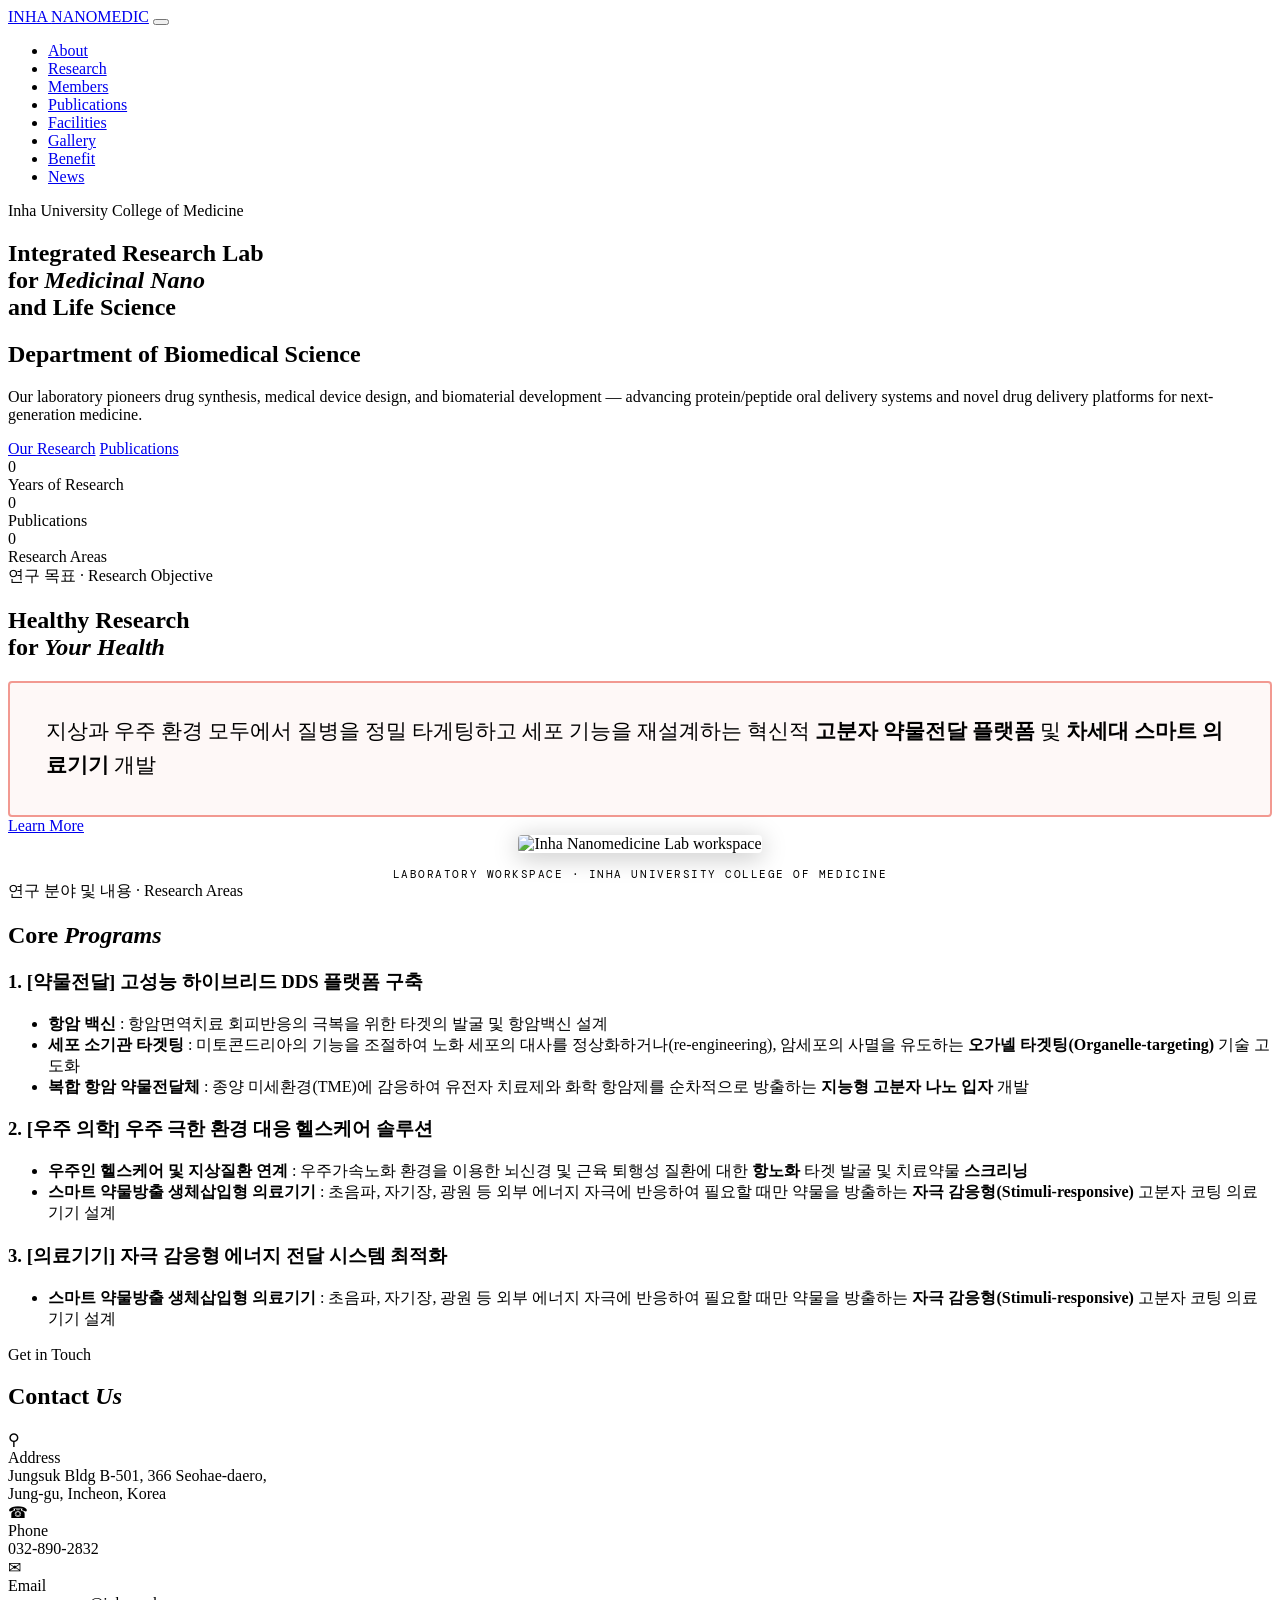
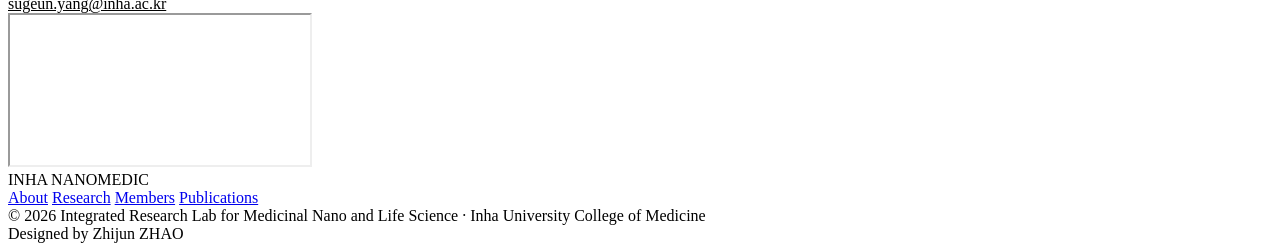
==== index.html @ 63ce05be "Add 7 new publications from Zotero (84 -> 91 total) New Zotero-sync script reads the local Zotero da" ====
<!DOCTYPE html>
<html lang="en">
<head>
  <meta charset="UTF-8">
  <link rel="icon" type="image/svg+xml" href="favicon.svg">
  <meta name="viewport" content="width=device-width, initial-scale=1.0">
  <title>INHA NANOMEDIC — Integrated Research Lab for Medicinal Nano and Life Science</title>
  <meta name="description" content="Inha University College of Medicine — Integrated Research Lab for Medicinal Nano and Life Science. Pioneering drug synthesis, medical device design, and biomaterial development.">
  <link rel="preconnect" href="https://fonts.googleapis.com">
  <link rel="preconnect" href="https://fonts.gstatic.com" crossorigin>
  <link href="https://fonts.googleapis.com/css2?family=Cormorant+Garamond:ital,wght@0,300;0,400;0,600;1,300;1,400;1,600&family=DM+Mono:wght@400;500&family=DM+Sans:wght@300;400;500&display=swap" rel="stylesheet">
  <link rel="stylesheet" href="css/style.css">
</head>
<body>

  <!-- ════════════════════════════════════════════════════════
       NAVIGATION
       ════════════════════════════════════════════════════════ -->
  <nav>
    <a class="nav-logo" href="index.html">INHA <span>NANOMEDIC</span></a>
    <button class="nav-toggle" aria-label="Menu"><span></span><span></span><span></span></button>
    <ul class="nav-links">
      <li><a href="about.html">About</a></li>
      <li><a href="research.html">Research</a></li>
      <li><a href="member.html">Members</a></li>
      <li><a href="publication-patent.html">Publications</a></li>
      <li><a href="lab-facilities.html">Facilities</a></li>
      <li><a href="lab-activities.html">Gallery</a></li>
      <li><a href="benefit.html">Benefit</a></li>
      <li><a href="news-notice.html">News</a></li>
    </ul>
  </nav>

  <!-- ════════════════════════════════════════════════════════
       HERO
       ════════════════════════════════════════════════════════ -->
  <section class="hero">
    <div class="hero-bg"></div>
    <div class="hero-dots"></div>
    <div class="hero-content">
      <div class="hero-tag fade-in">Inha University College of Medicine</div>
      <h1 class="fade-in">Integrated Research Lab<br>for <em>Medicinal Nano</em><br>and Life Science</h1>
      <h2 class="fade-in">Department of Biomedical Science</h2>
      <p class="fade-in">Our laboratory pioneers drug synthesis, medical device design, and biomaterial development — advancing protein/peptide oral delivery systems and novel drug delivery platforms for next-generation medicine.</p>
      <div class="hero-ctas fade-in">
        <a href="research.html" class="btn-primary">Our Research</a>
        <a href="publication-patent.html" class="btn-outline">Publications</a>
      </div>
    </div>
  </section>

  <!-- ════════════════════════════════════════════════════════
       STATS BAR
       ════════════════════════════════════════════════════════ -->
  <div class="stats-bar">
    <div class="stat-item">
      <div class="stat-number" data-count="20" data-suffix="+">0</div>
      <div class="stat-label">Years of Research</div>
    </div>
    <div class="stat-item">
      <div class="stat-number" data-count="91" data-suffix="">0</div>
      <div class="stat-label">Publications</div>
    </div>
    <div class="stat-item">
      <div class="stat-number" data-count="3" data-suffix="">0</div>
      <div class="stat-label">Research Areas</div>
    </div>
  </div>

  <!-- ════════════════════════════════════════════════════════
       연구 목표 · RESEARCH OBJECTIVE
       ════════════════════════════════════════════════════════ -->
  <section class="intro">
    <div class="section-label fade-in">연구 목표 · Research Objective</div>
    <h2 class="section-title fade-in">Healthy Research<br>for <em>Your Health</em></h2>

    <div class="intro-grid">
      <div class="intro-text fade-in">
        <div style="border: 2px solid rgba(231, 76, 60, 0.55); background: rgba(231, 76, 60, 0.04); padding: 32px 36px; border-radius: 4px; font-family: 'Cormorant Garamond', serif; font-size: 1.3rem; line-height: 1.65; color: var(--white);">
          지상과 우주 환경 모두에서 질병을 정밀 타게팅하고 세포 기능을 재설계하는 혁신적 <strong>고분자 약물전달 플랫폼</strong> 및 <strong>차세대 스마트 의료기기</strong> 개발
        </div>
        <a href="about.html" class="btn-outline" style="margin-top: 28px;">Learn More</a>
      </div>

      <div class="fade-in" style="text-align: center;">
        <img src="assets/images/facilities/facility_12.jpg"
             alt="Inha Nanomedicine Lab workspace"
             style="width: 100%; max-width: 520px; border-radius: 4px; border: 1px solid var(--border-light); box-shadow: 0 4px 24px rgba(0,0,0,0.25);">
        <div style="margin-top: 14px; font-family: 'DM Mono', monospace; font-size: 0.68rem; letter-spacing: 0.14em; text-transform: uppercase; color: var(--muted);">Laboratory Workspace &middot; Inha University College of Medicine</div>
      </div>
    </div>
  </section>

  <div class="divider"></div>

  <!-- ════════════════════════════════════════════════════════
       연구 분야 및 내용 · RESEARCH AREAS
       ════════════════════════════════════════════════════════ -->
  <section style="background: var(--deep);">
    <div class="section-label fade-in">연구 분야 및 내용 · Research Areas</div>
    <h2 class="section-title fade-in">Core <em>Programs</em></h2>

    <div class="content-block fade-in">
      <h3>1. [약물전달] 고성능 하이브리드 DDS 플랫폼 구축</h3>
      <ul>
        <li><strong>항암 백신</strong> : 항암면역치료 회피반응의 극복을 위한 타겟의 발굴 및 항암백신 설계</li>
        <li><strong>세포 소기관 타겟팅</strong> : 미토콘드리아의 기능을 조절하여 노화 세포의 대사를 정상화하거나(re-engineering), 암세포의 사멸을 유도하는 <strong>오가넬 타겟팅(Organelle-targeting)</strong> 기술 고도화</li>
        <li><strong>복합 항암 약물전달체</strong> : 종양 미세환경(TME)에 감응하여 유전자 치료제와 화학 항암제를 순차적으로 방출하는 <strong>지능형 고분자 나노 입자</strong> 개발</li>
      </ul>
    </div>

    <div class="content-block fade-in">
      <h3>2. [우주 의학] 우주 극한 환경 대응 헬스케어 솔루션</h3>
      <ul>
        <li><strong>우주인 헬스케어 및 지상질환 연계</strong> : 우주가속노화 환경을 이용한 뇌신경 및 근육 퇴행성 질환에 대한 <strong>항노화</strong> 타겟 발굴 및 치료약물 <strong>스크리닝</strong></li>
        <li><strong>스마트 약물방출 생체삽입형 의료기기</strong> : 초음파, 자기장, 광원 등 외부 에너지 자극에 반응하여 필요할 때만 약물을 방출하는 <strong>자극 감응형(Stimuli-responsive)</strong> 고분자 코팅 의료기기 설계</li>
      </ul>
    </div>

    <div class="content-block fade-in">
      <h3>3. [의료기기] 자극 감응형 에너지 전달 시스템 최적화</h3>
      <ul>
        <li><strong>스마트 약물방출 생체삽입형 의료기기</strong> : 초음파, 자기장, 광원 등 외부 에너지 자극에 반응하여 필요할 때만 약물을 방출하는 <strong>자극 감응형(Stimuli-responsive)</strong> 고분자 코팅 의료기기 설계</li>
      </ul>
    </div>
  </section>

  <div class="divider"></div>

  <!-- ════════════════════════════════════════════════════════
       CONTACT
       ════════════════════════════════════════════════════════ -->
  <section class="contact">
    <div>
      <div class="section-label fade-in">Get in Touch</div>
      <h2 class="section-title fade-in">Contact <em>Us</em></h2>

      <div class="contact-item fade-in">
        <div class="contact-icon">&#9906;</div>
        <div>
          <div class="contact-label">Address</div>
          <div class="contact-val">Jungsuk Bldg B-501, 366 Seohae-daero,<br>Jung-gu, Incheon, Korea</div>
        </div>
      </div>

      <div class="contact-item fade-in">
        <div class="contact-icon">&#9742;</div>
        <div>
          <div class="contact-label">Phone</div>
          <div class="contact-val">032-890-2832</div>
        </div>
      </div>

      <div class="contact-item fade-in">
        <div class="contact-icon">&#9993;</div>
        <div>
          <div class="contact-label">Email</div>
          <div class="contact-val"><a href="mailto:sugeun.yang@inha.ac.kr" style="color: var(--accent);">sugeun.yang@inha.ac.kr</a></div>
        </div>
      </div>
    </div>

    <div class="fade-in">
      <div class="map-embed">
        <iframe
          src="https://www.google.com/maps?q=%EC%9D%B8%EC%B2%9C%EA%B4%91%EC%97%AD%EC%8B%9C+%EC%A4%91%EA%B5%AC+%EC%84%9C%ED%95%B4%EB%8C%80%EB%A1%9C+366+%EC%A0%95%EC%84%9D%EB%B9%8C%EB%94%A9&output=embed"
          allowfullscreen=""
          loading="lazy"
          referrerpolicy="no-referrer-when-downgrade"
          title="Inha University College of Medicine location">
        </iframe>
      </div>
    </div>
  </section>

  <!-- ════════════════════════════════════════════════════════
       FOOTER
       ════════════════════════════════════════════════════════ -->
  <footer>
    <div class="footer-inner">
      <div>
        <div class="footer-logo">INHA <span>NANOMEDIC</span></div>
        <div class="footer-links">
          <a href="about.html">About</a>
          <a href="research.html">Research</a>
          <a href="member.html">Members</a>
          <a href="publication-patent.html">Publications</a>
        </div>
      </div>
      <div class="footer-copy">&copy; 2026 Integrated Research Lab for Medicinal Nano and Life Science &middot; Inha University College of Medicine<br>Designed by Zhijun ZHAO</div>
    </div>
  </footer>

  <script src="js/main.js"></script>
</body>
</html>
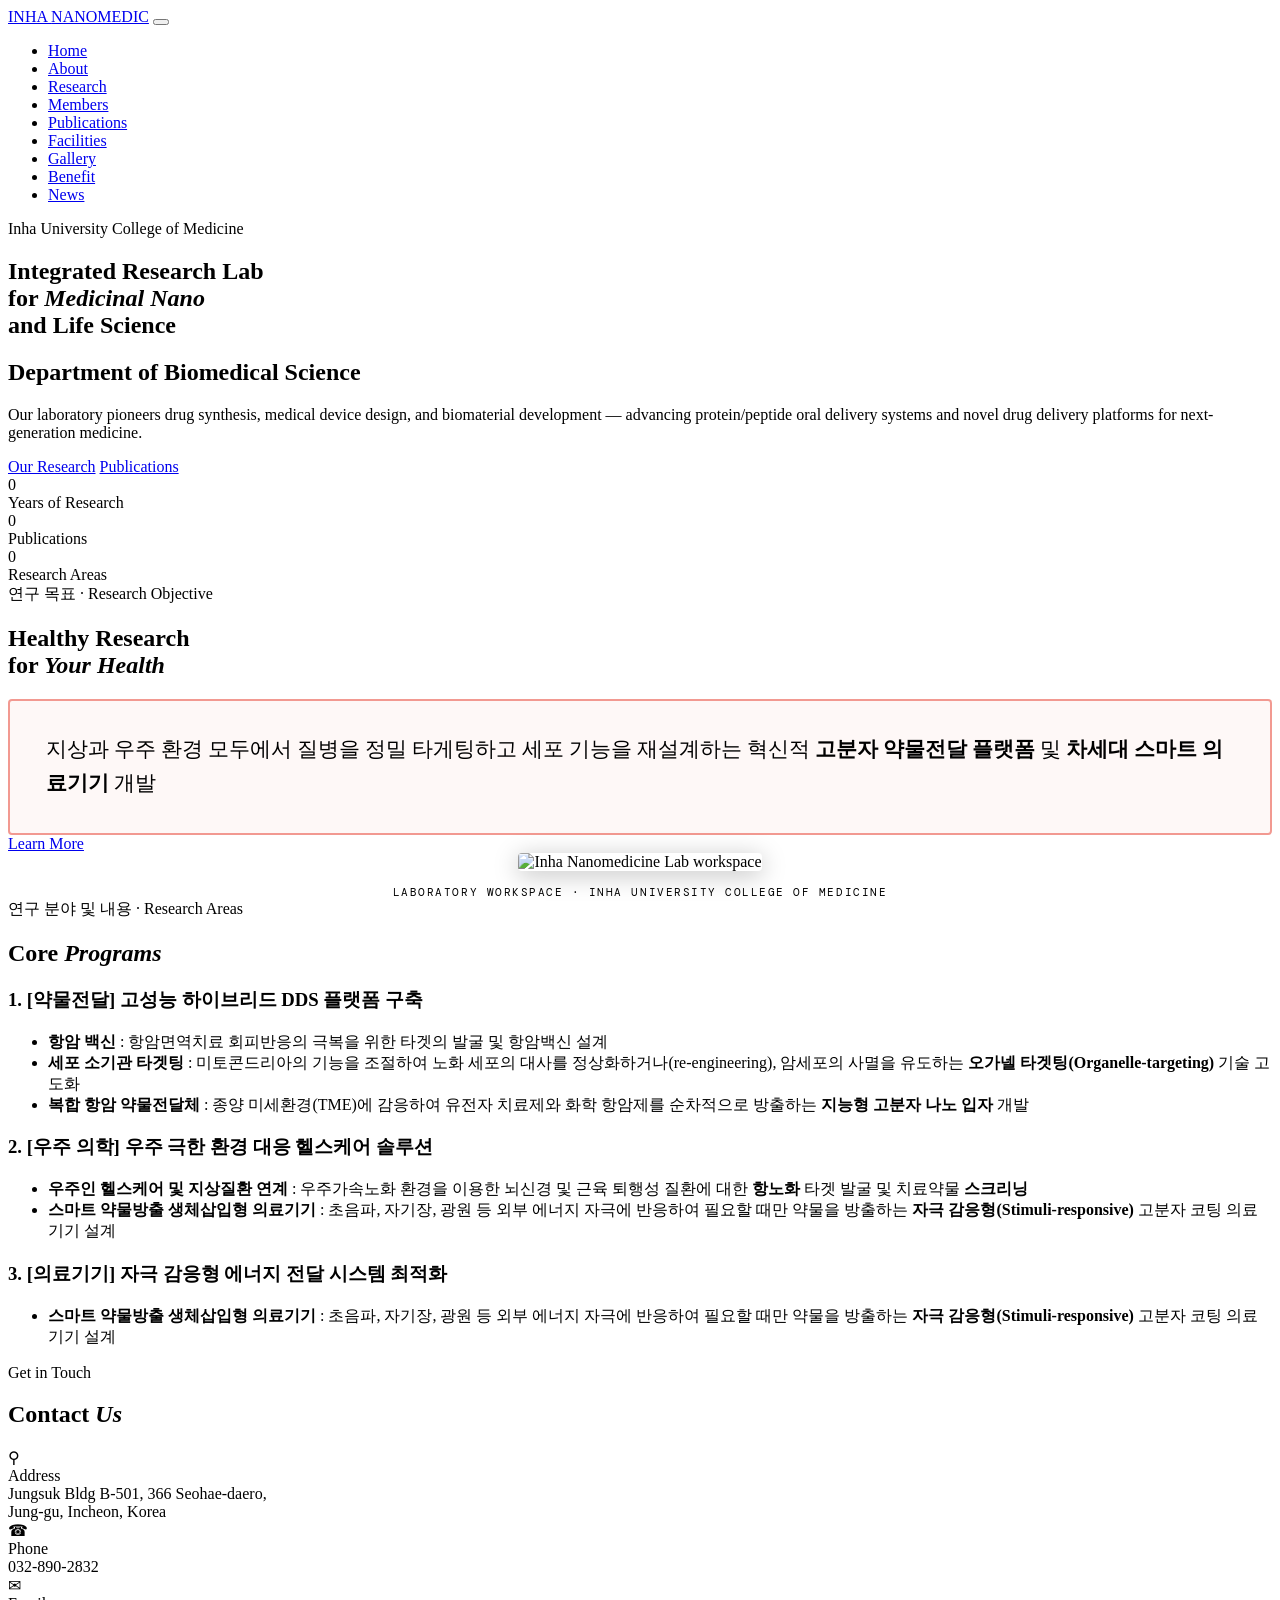
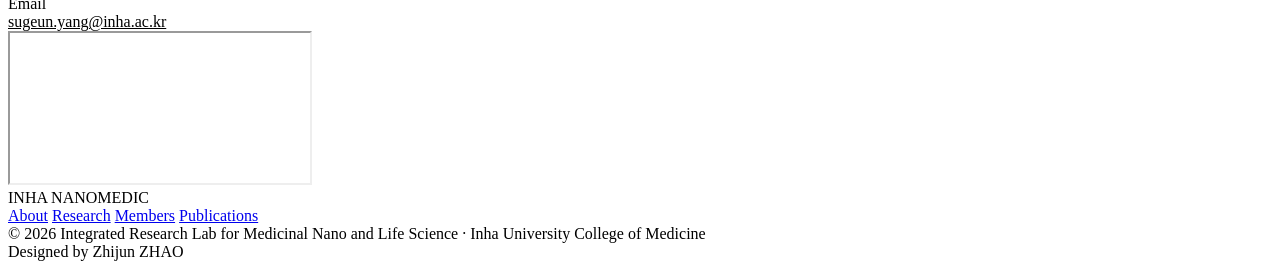
==== commit d619497d: "Add Home link to navigation on all 9 pages Per Thomas's feedback: visitors had no explicit "Home" bu" ====
--- a/index.html
+++ b/index.html
@@ -20,6 +20,7 @@
     <a class="nav-logo" href="index.html">INHA <span>NANOMEDIC</span></a>
     <button class="nav-toggle" aria-label="Menu"><span></span><span></span><span></span></button>
     <ul class="nav-links">
+      <li><a href="index.html" class="active">Home</a></li>
       <li><a href="about.html">About</a></li>
       <li><a href="research.html">Research</a></li>
       <li><a href="member.html">Members</a></li>
@@ -58,7 +59,7 @@
       <div class="stat-label">Years of Research</div>
     </div>
     <div class="stat-item">
-      <div class="stat-number" data-count="91" data-suffix="">0</div>
+      <div class="stat-number" data-count="97" data-suffix="">0</div>
       <div class="stat-label">Publications</div>
     </div>
     <div class="stat-item">
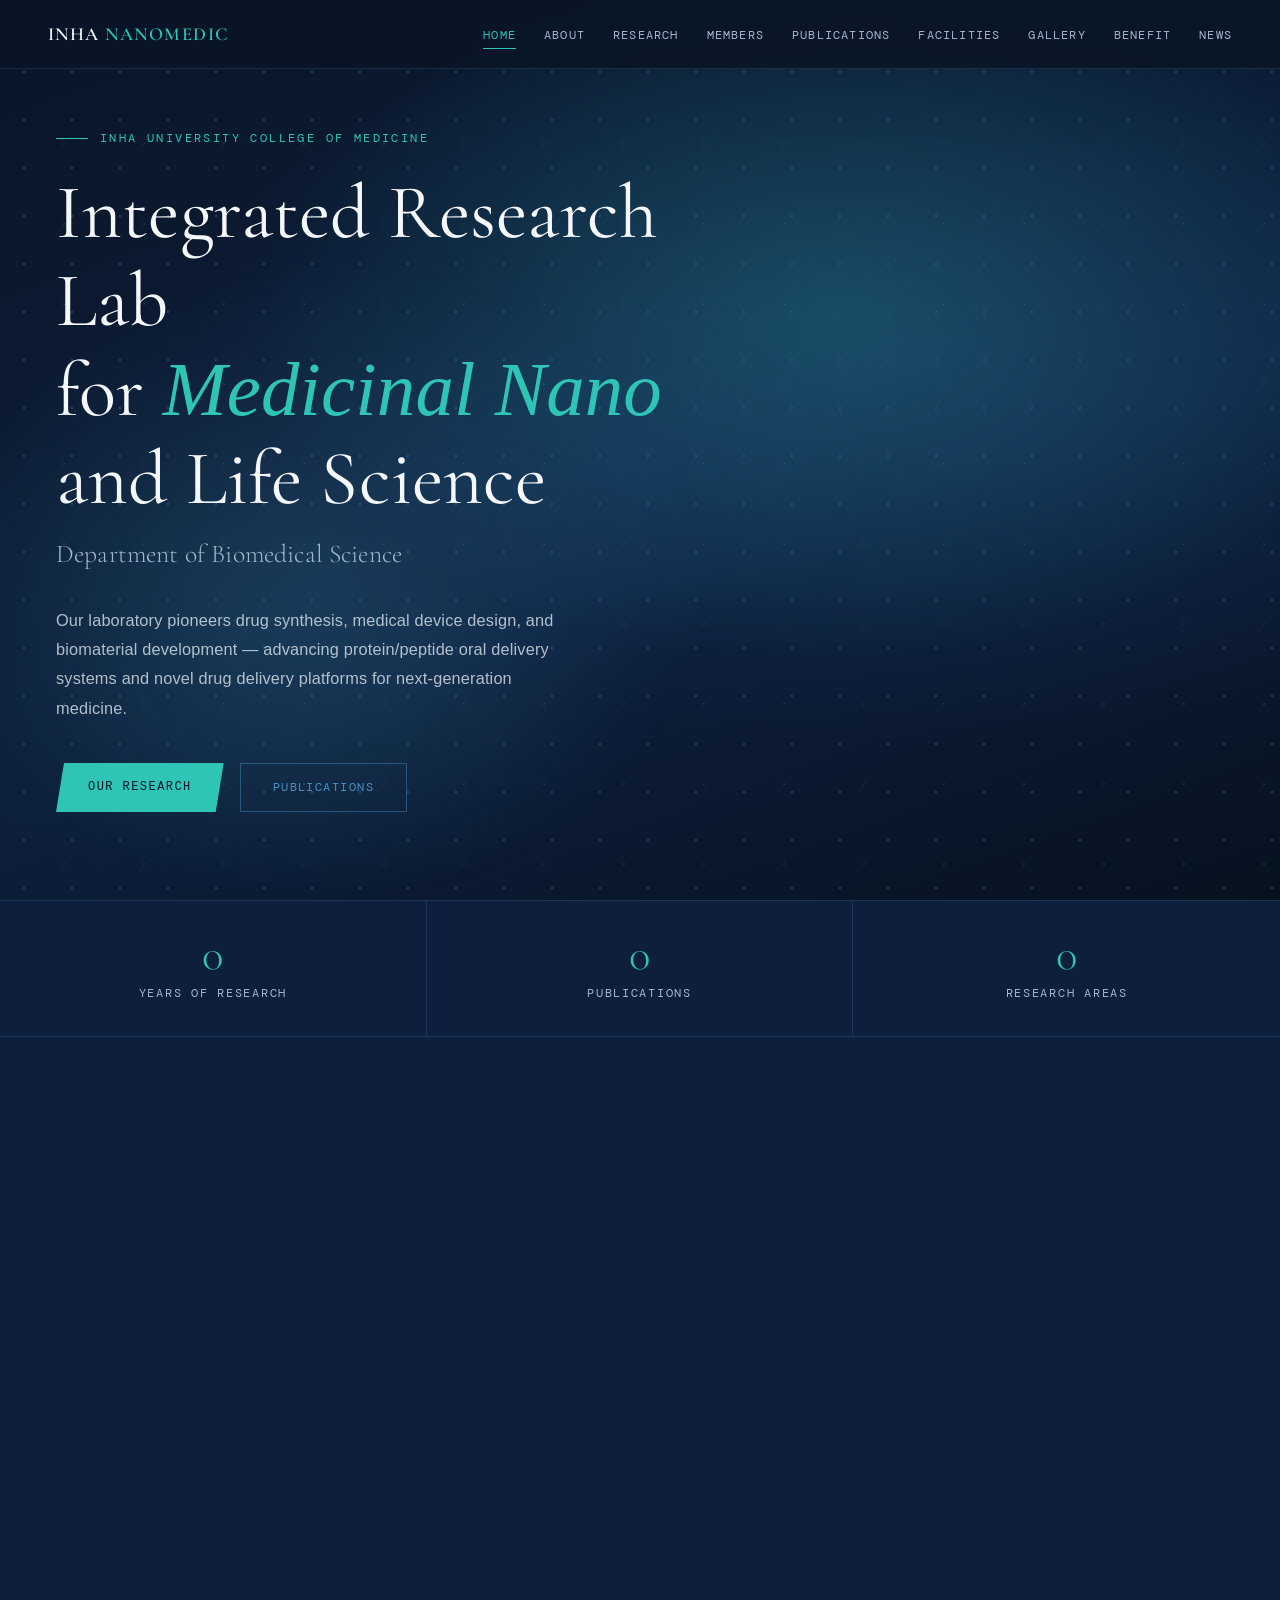
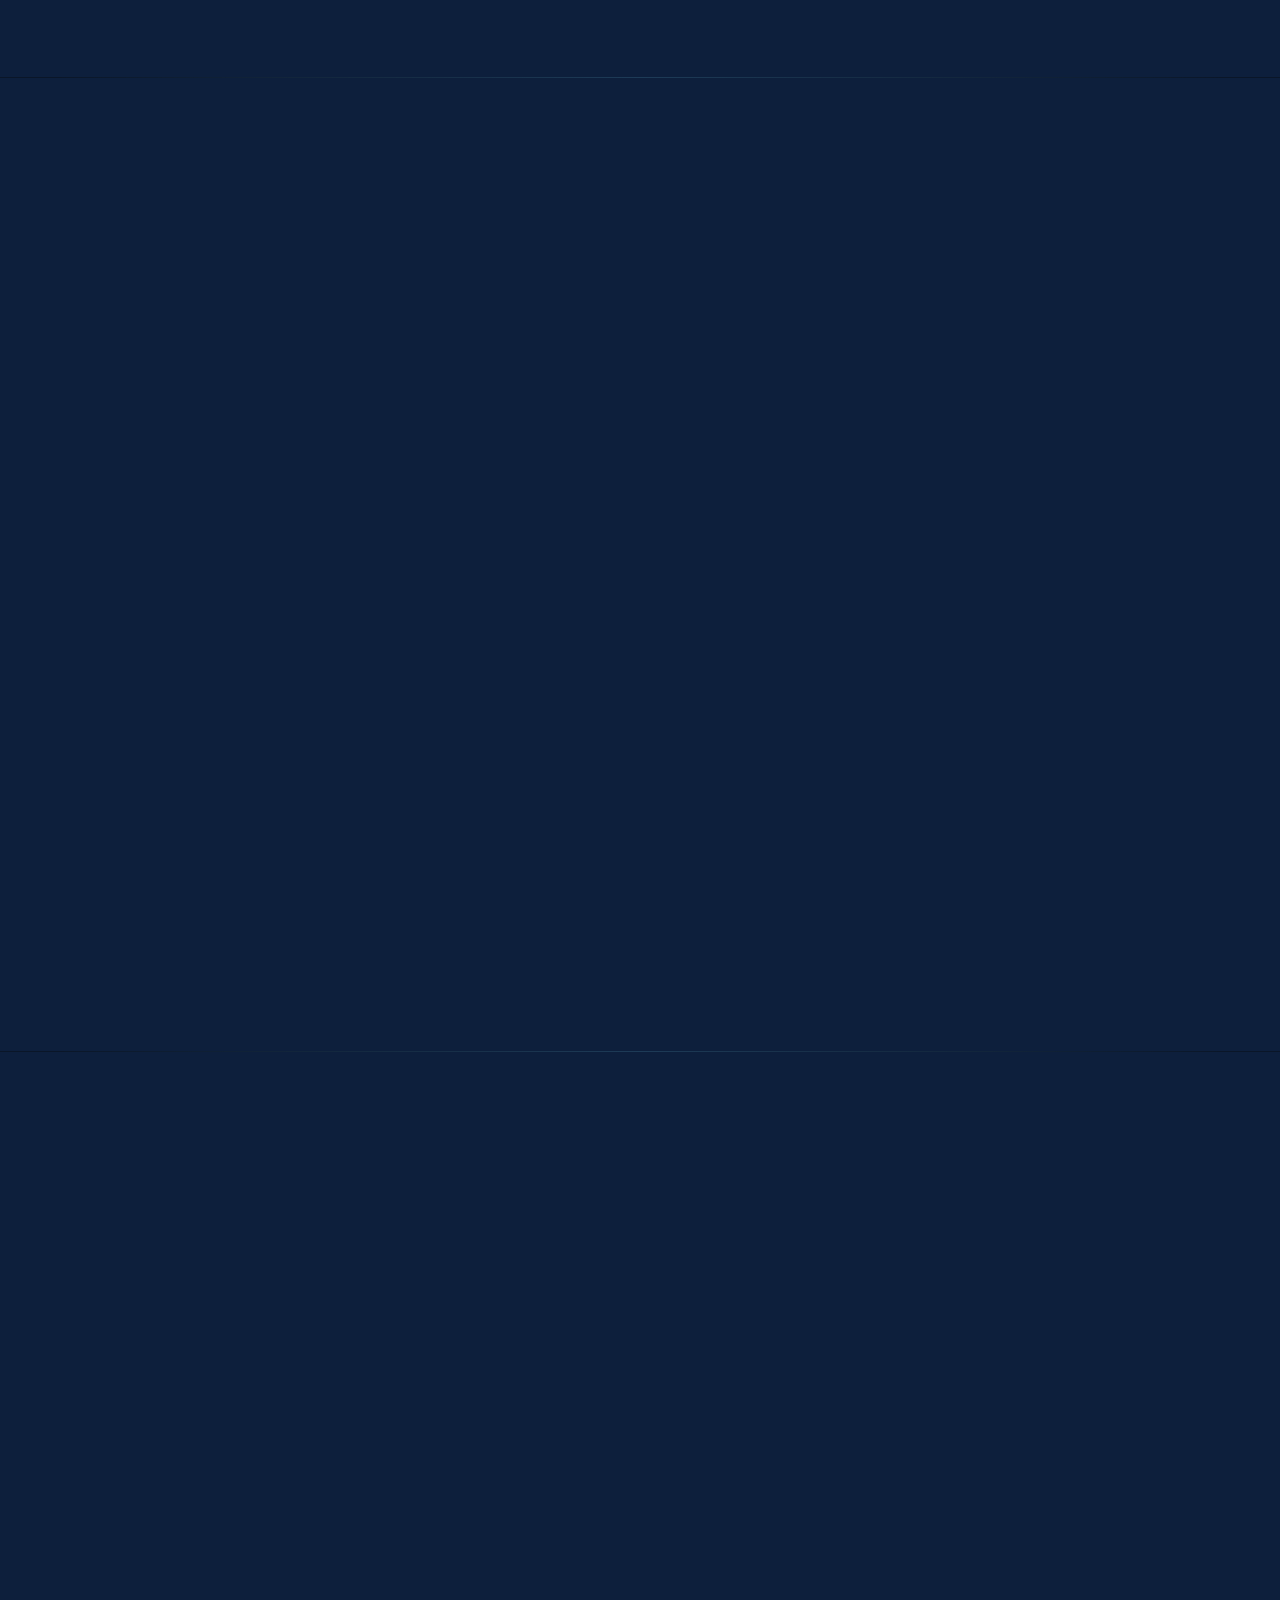
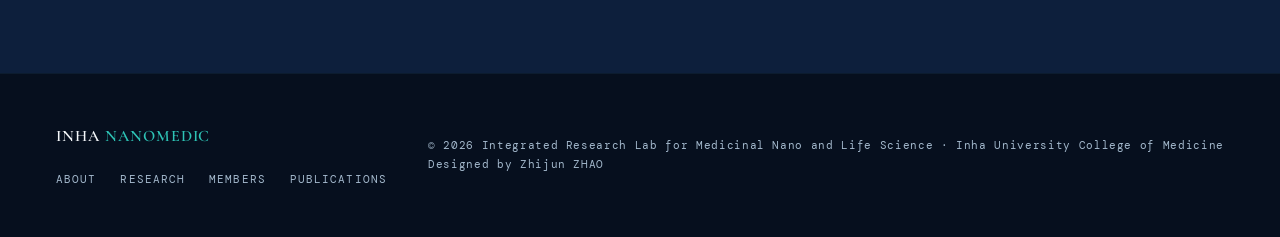
==== commit 7794fdb5: "Apply Thomas feedback: white-bg research images, full-width stacked cards, remove lab workspace phot" ====
--- a/index.html
+++ b/index.html
@@ -75,20 +75,11 @@
     <div class="section-label fade-in">연구 목표 · Research Objective</div>
     <h2 class="section-title fade-in">Healthy Research<br>for <em>Your Health</em></h2>
 
-    <div class="intro-grid">
-      <div class="intro-text fade-in">
-        <div style="border: 2px solid rgba(231, 76, 60, 0.55); background: rgba(231, 76, 60, 0.04); padding: 32px 36px; border-radius: 4px; font-family: 'Cormorant Garamond', serif; font-size: 1.3rem; line-height: 1.65; color: var(--white);">
-          지상과 우주 환경 모두에서 질병을 정밀 타게팅하고 세포 기능을 재설계하는 혁신적 <strong>고분자 약물전달 플랫폼</strong> 및 <strong>차세대 스마트 의료기기</strong> 개발
-        </div>
-        <a href="about.html" class="btn-outline" style="margin-top: 28px;">Learn More</a>
+    <div class="fade-in" style="max-width: 800px;">
+      <div style="border: 2px solid rgba(231, 76, 60, 0.55); background: rgba(231, 76, 60, 0.04); padding: 36px 44px; border-radius: 4px; font-family: 'Cormorant Garamond', serif; font-size: 1.35rem; line-height: 1.7; color: var(--white);">
+        지상과 우주 환경 모두에서 질병을 정밀 타게팅하고 세포 기능을 재설계하는 혁신적 <strong>고분자 약물전달 플랫폼</strong> 및 <strong>차세대 스마트 의료기기</strong> 개발
       </div>
-
-      <div class="fade-in" style="text-align: center;">
-        <img src="assets/images/facilities/facility_12.jpg"
-             alt="Inha Nanomedicine Lab workspace"
-             style="width: 100%; max-width: 520px; border-radius: 4px; border: 1px solid var(--border-light); box-shadow: 0 4px 24px rgba(0,0,0,0.25);">
-        <div style="margin-top: 14px; font-family: 'DM Mono', monospace; font-size: 0.68rem; letter-spacing: 0.14em; text-transform: uppercase; color: var(--muted);">Laboratory Workspace &middot; Inha University College of Medicine</div>
-      </div>
+      <a href="about.html" class="btn-outline" style="margin-top: 28px;">Learn More</a>
     </div>
   </section>
 
--- a/css/style.css
+++ b/css/style.css
@@ -0,0 +1,1206 @@
+/* ═══════════════════════════════════════════════════════
+   INHA NANOMEDIC LAB — Global Stylesheet
+   Design: Dark navy + teal accent, editorial typography
+   v2.0 — Readability & design improvements
+   ═══════════════════════════════════════════════════════ */
+
+/* ── VARIABLES ── */
+:root {
+  --navy: #0a1628;
+  --deep: #0d1f3c;
+  --blue: #1a3a6b;
+  --accent: #4a90c4;
+  --teal: #2ec4b6;
+  --teal-dark: #22a89c;
+  --gold: #c9a84c;
+  --light: #e8f0f7;
+  --muted: #a3b8cc;
+  --white: #f5f8fb;
+  --border: rgba(74,144,196,0.20);
+  --border-light: rgba(74,144,196,0.1);
+  --card-bg: rgba(74,144,196,0.04);
+  --card-hover: rgba(74,144,196,0.09);
+  --text-primary: #f5f8fb;
+  --text-secondary: rgba(232,240,247,0.75);
+  --text-dim: rgba(232,240,247,0.65);
+  --nav-height: 62px;
+}
+
+/* ── RESET ── */
+*, *::before, *::after { margin: 0; padding: 0; box-sizing: border-box; }
+html { scroll-behavior: smooth; }
+
+body {
+  font-family: 'DM Sans', sans-serif;
+  background: var(--navy);
+  color: var(--white);
+  overflow-x: hidden;
+  line-height: 1.75;
+  letter-spacing: 0.01em;
+}
+
+a { color: inherit; text-decoration: none; }
+img { max-width: 100%; display: block; }
+ul, ol { list-style: none; }
+
+/* ── SCROLLBAR ── */
+::-webkit-scrollbar { width: 8px; }
+::-webkit-scrollbar-track { background: var(--navy); }
+::-webkit-scrollbar-thumb { background: var(--blue); border-radius: 4px; }
+::-webkit-scrollbar-thumb:hover { background: var(--accent); }
+
+/* ── NAVIGATION ── */
+nav {
+  position: fixed; top: 0; left: 0; right: 0; z-index: 1000;
+  display: flex; align-items: center; justify-content: space-between;
+  padding: 18px 48px;
+  background: rgba(10,22,40,0.92);
+  backdrop-filter: blur(16px);
+  -webkit-backdrop-filter: blur(16px);
+  border-bottom: 1px solid var(--border);
+  transition: padding 0.3s, background 0.3s;
+}
+nav.scrolled {
+  padding: 12px 48px;
+  background: rgba(10,22,40,0.97);
+}
+
+.nav-logo {
+  font-family: 'Cormorant Garamond', serif;
+  font-size: 1.15rem; font-weight: 600; letter-spacing: 0.08em;
+  color: var(--white);
+  text-decoration: none;
+}
+.nav-logo span { color: var(--teal); }
+
+.nav-links { display: flex; gap: 28px; list-style: none; }
+.nav-links a {
+  font-family: 'DM Mono', monospace;
+  font-size: 0.75rem; letter-spacing: 0.1em; text-transform: uppercase;
+  color: var(--muted); text-decoration: none;
+  transition: color 0.2s;
+  position: relative;
+  padding: 4px 0;
+}
+.nav-links a:hover,
+.nav-links a.active { color: var(--teal); }
+.nav-links a.active::after {
+  content: ''; position: absolute; bottom: -2px; left: 0; right: 0;
+  height: 1px; background: var(--teal);
+}
+
+/* Hamburger */
+.nav-toggle {
+  display: none; cursor: pointer; background: none; border: none;
+  flex-direction: column; gap: 5px; padding: 4px;
+}
+.nav-toggle span {
+  display: block; width: 22px; height: 1.5px;
+  background: var(--white); transition: all 0.3s;
+}
+.nav-toggle.open span:nth-child(1) { transform: rotate(45deg) translate(4px, 4px); }
+.nav-toggle.open span:nth-child(2) { opacity: 0; }
+.nav-toggle.open span:nth-child(3) { transform: rotate(-45deg) translate(4px, -4px); }
+
+/* ── PAGE HERO (inner pages) ── */
+.page-hero {
+  padding: 160px 56px 96px;
+  position: relative; overflow: hidden;
+  background: var(--navy);
+}
+.page-hero-bg {
+  position: absolute; inset: 0; z-index: 0;
+  background:
+    radial-gradient(ellipse 80% 60% at 70% 40%, rgba(26,58,107,0.45) 0%, transparent 70%),
+    radial-gradient(ellipse 50% 50% at 20% 70%, rgba(46,196,182,0.06) 0%, transparent 60%),
+    linear-gradient(160deg, #0a1628 0%, #0d1f3c 60%, #071220 100%);
+}
+.page-hero-bg::after {
+  content: '';
+  position: absolute; inset: 0;
+  background:
+    radial-gradient(ellipse 65% 55% at 60% 40%, rgba(46,196,182,0.18) 0%, transparent 60%),
+    radial-gradient(ellipse 50% 55% at 30% 60%, rgba(74,144,196,0.15) 0%, transparent 50%);
+  animation: nebulaShift 25s ease-in-out infinite alternate;
+  will-change: opacity, transform;
+}
+.page-hero-dots {
+  position: absolute; inset: 0; z-index: 1;
+  background-image:
+    radial-gradient(circle, rgba(74,144,196,0.25) 1px, transparent 1px),
+    radial-gradient(circle, rgba(46,196,182,0.12) 1px, transparent 1px);
+  background-size: 48px 48px, 80px 80px;
+  background-position: 0 0, 24px 24px;
+  animation: drift 25s linear infinite;
+  will-change: background-position;
+}
+@keyframes drift { to { background-position: 48px 48px, 72px 72px; } }
+
+.page-hero-content { position: relative; z-index: 2; max-width: 800px; }
+.page-hero .hero-tag {
+  font-family: 'DM Mono', monospace;
+  font-size: 0.75rem; letter-spacing: 0.2em; text-transform: uppercase;
+  color: var(--teal); margin-bottom: 16px;
+  display: flex; align-items: center; gap: 12px;
+}
+.page-hero .hero-tag::before {
+  content: ''; display: block; width: 32px; height: 1px; background: var(--teal);
+}
+.page-hero h1 {
+  font-family: 'Cormorant Garamond', serif;
+  font-size: clamp(2.4rem, 5vw, 3.8rem);
+  font-weight: 400; line-height: 1.15;
+  margin-bottom: 16px;
+}
+.page-hero h1 em { font-style: italic; color: var(--teal); }
+.page-hero p {
+  font-size: 1.02rem; line-height: 1.8;
+  color: var(--text-secondary); max-width: 600px;
+}
+
+/* ── FULL HERO (home page) ── */
+.hero {
+  min-height: 100vh;
+  display: flex; align-items: center;
+  position: relative; overflow: hidden;
+  padding: 120px 56px 80px;
+}
+.hero-bg {
+  position: absolute; inset: 0; z-index: 0;
+  background:
+    radial-gradient(ellipse 80% 60% at 70% 40%, rgba(26,58,107,0.55) 0%, transparent 70%),
+    radial-gradient(ellipse 50% 50% at 20% 70%, rgba(46,196,182,0.08) 0%, transparent 60%),
+    linear-gradient(160deg, #0a1628 0%, #0d1f3c 60%, #071220 100%);
+}
+/* Nebula glow — slow teal/blue color wash */
+.hero-bg::after {
+  content: '';
+  position: absolute; inset: 0;
+  background:
+    radial-gradient(ellipse 70% 60% at 65% 35%, rgba(46,196,182,0.22) 0%, transparent 65%),
+    radial-gradient(ellipse 55% 65% at 25% 65%, rgba(74,144,196,0.18) 0%, transparent 55%),
+    radial-gradient(ellipse 40% 40% at 50% 50%, rgba(26,58,107,0.25) 0%, transparent 50%);
+  animation: nebulaShift 25s ease-in-out infinite alternate;
+  will-change: opacity, transform;
+}
+@keyframes nebulaShift {
+  0% { opacity: 0.6; transform: scale(1) translate(0, 0); filter: hue-rotate(0deg); }
+  33% { opacity: 1; transform: scale(1.08) translate(2%, -1%); filter: hue-rotate(20deg); }
+  66% { opacity: 0.8; transform: scale(0.95) translate(-2%, 1%); filter: hue-rotate(-15deg); }
+  100% { opacity: 1; transform: scale(1.05) translate(1%, 2%); filter: hue-rotate(10deg); }
+}
+.hero-dots {
+  position: absolute; inset: 0; z-index: 1;
+  background-image:
+    radial-gradient(circle, rgba(74,144,196,0.35) 1px, transparent 1px),
+    radial-gradient(circle, rgba(46,196,182,0.2) 1px, transparent 1px);
+  background-size: 48px 48px, 80px 80px;
+  background-position: 0 0, 24px 24px;
+  animation: drift 20s linear infinite;
+  will-change: background-position;
+}
+.hero-content { position: relative; z-index: 2; max-width: 700px; }
+.hero-tag {
+  font-family: 'DM Mono', monospace;
+  font-size: 0.75rem; letter-spacing: 0.2em; text-transform: uppercase;
+  color: var(--teal); margin-bottom: 20px;
+  display: flex; align-items: center; gap: 12px;
+}
+.hero-tag::before {
+  content: ''; display: block; width: 32px; height: 1px; background: var(--teal);
+}
+.hero h1 {
+  font-family: 'Cormorant Garamond', serif;
+  font-size: clamp(2.8rem, 6vw, 4.8rem);
+  font-weight: 400; line-height: 1.15;
+  margin-bottom: 12px;
+}
+.hero h1 em { font-style: italic; color: var(--teal); }
+.hero h2 {
+  font-family: 'Cormorant Garamond', serif;
+  font-size: clamp(1.1rem, 2.5vw, 1.6rem);
+  font-weight: 300; color: var(--muted);
+  margin-bottom: 32px; line-height: 1.5;
+}
+.hero p {
+  font-size: 1.02rem; line-height: 1.8;
+  color: var(--text-secondary); max-width: 520px; margin-bottom: 40px;
+}
+.hero-ctas { display: flex; gap: 16px; flex-wrap: wrap; }
+
+/* ── STATS BAR ── */
+.stats-bar {
+  display: grid; grid-template-columns: repeat(3, 1fr);
+  background: var(--deep); border-top: 1px solid var(--border);
+  border-bottom: 1px solid var(--border);
+}
+.stat-item {
+  padding: 32px 48px; text-align: center;
+  border-right: 1px solid var(--border);
+}
+.stat-item:last-child { border-right: none; }
+.stat-number {
+  font-family: 'Cormorant Garamond', serif;
+  font-size: 2.8rem; font-weight: 300; color: var(--teal);
+  line-height: 1; margin-bottom: 6px;
+}
+.stat-label {
+  font-family: 'DM Mono', monospace; font-size: 0.72rem;
+  letter-spacing: 0.15em; text-transform: uppercase; color: var(--muted);
+}
+
+/* ── BUTTONS ── */
+.btn-primary {
+  padding: 14px 32px;
+  background: var(--teal); color: var(--navy);
+  font-family: 'DM Mono', monospace; font-size: 0.75rem;
+  letter-spacing: 0.12em; text-transform: uppercase;
+  border: none; cursor: pointer; text-decoration: none;
+  display: inline-block; font-weight: 500;
+  clip-path: polygon(8px 0%, 100% 0%, calc(100% - 8px) 100%, 0% 100%);
+  transition: background 0.2s, transform 0.15s;
+}
+.btn-primary:hover { background: var(--teal-dark); transform: translateY(-2px); }
+.btn-primary:focus-visible { outline: 2px solid var(--teal); outline-offset: 4px; }
+
+.btn-outline {
+  padding: 13px 32px;
+  background: transparent; color: var(--accent);
+  font-family: 'DM Mono', monospace; font-size: 0.75rem;
+  letter-spacing: 0.12em; text-transform: uppercase;
+  border: 1px solid rgba(74,144,196,0.45); cursor: pointer;
+  text-decoration: none; display: inline-block;
+  transition: border-color 0.2s, color 0.2s;
+}
+.btn-outline:hover { border-color: var(--accent); color: var(--white); }
+.btn-outline:focus-visible { outline: 2px solid var(--accent); outline-offset: 4px; }
+
+.btn-small {
+  padding: 8px 20px;
+  font-size: 0.68rem;
+}
+
+/* ── SECTION BASE ── */
+section { padding: 120px 56px; }
+.section-label {
+  font-family: 'DM Mono', monospace;
+  font-size: 0.75rem; letter-spacing: 0.22em; text-transform: uppercase;
+  color: var(--teal); margin-bottom: 16px;
+  display: flex; align-items: center; gap: 10px;
+}
+.section-label::after {
+  content: ''; flex: 0 0 48px; height: 1px; background: var(--teal); opacity: 0.5;
+}
+.section-title {
+  font-family: 'Cormorant Garamond', serif;
+  font-size: clamp(2rem, 4vw, 3rem); font-weight: 400;
+  line-height: 1.15; margin-bottom: 24px;
+}
+.section-title em { font-style: italic; color: var(--teal); }
+.section-subtitle {
+  font-size: 1.02rem; color: var(--text-secondary);
+  max-width: 640px; line-height: 1.8; margin-bottom: 48px;
+}
+
+/* ── DIVIDER ── */
+.divider {
+  height: 1px;
+  background: linear-gradient(90deg, transparent, rgba(74,144,196,0.3), transparent);
+  margin: 0 56px;
+}
+
+/* ── INTRO SECTION ── */
+.intro { background: var(--deep); }
+.intro-grid {
+  display: grid; grid-template-columns: 1fr 1fr; gap: 72px;
+  align-items: start; margin-top: 56px;
+  max-width: 1200px;
+}
+.intro-text p {
+  font-size: 1.02rem; line-height: 1.9;
+  color: var(--text-secondary); margin-bottom: 20px;
+}
+.intro-pillars { display: flex; flex-direction: column; gap: 20px; }
+.pillar {
+  padding: 28px 32px;
+  border: 1px solid rgba(74,144,196,0.2);
+  border-left: 3px solid var(--teal);
+  background: var(--card-bg);
+  border-radius: 4px;
+}
+.pillar-title {
+  font-family: 'DM Mono', monospace; font-size: 0.75rem;
+  letter-spacing: 0.15em; text-transform: uppercase;
+  color: var(--teal); margin-bottom: 8px;
+}
+.pillar p { font-size: 0.95rem; color: var(--muted); line-height: 1.7; }
+
+/* ── RESEARCH CARDS — full-width stacked, landscape ── */
+.research { background: var(--navy); }
+.research-grid {
+  display: grid; grid-template-columns: 1fr; gap: 48px;
+  margin-top: 56px;
+  max-width: 1200px;
+}
+.research-card {
+  background: var(--deep);
+  padding: 0;
+  position: relative; overflow: hidden;
+  cursor: default;
+  border: 1px solid var(--border);
+  border-radius: 4px;
+  display: flex;
+  flex-direction: column;
+}
+
+/* White container for research images (images have white backgrounds) */
+.card-img {
+  width: 100%;
+  display: block;
+  border-radius: 4px 4px 0 0;
+  background: #ffffff;
+  padding: 12px;
+}
+
+.card-num {
+  font-family: 'Cormorant Garamond', serif; font-size: 3.5rem;
+  font-weight: 300; color: rgba(74,144,196,0.2);
+  line-height: 1; margin: 24px 0 16px;
+  padding-left: 36px;
+}
+
+/* Card text content gets padding */
+.card-title,
+.card-desc,
+.card-tags {
+  padding-left: 36px;
+  padding-right: 36px;
+}
+.card-tags { padding-bottom: 40px; }
+.card-title {
+  font-family: 'Cormorant Garamond', serif; font-size: 1.35rem;
+  font-weight: 400; margin-bottom: 12px; line-height: 1.3;
+}
+.card-desc { font-size: 0.92rem; line-height: 1.75; color: var(--muted); }
+.card-tags { display: flex; flex-wrap: wrap; gap: 6px; margin-top: 16px; }
+.tag {
+  font-family: 'DM Mono', monospace; font-size: 0.68rem;
+  letter-spacing: 0.1em; text-transform: uppercase;
+  padding: 3px 10px; border: 1px solid rgba(46,196,182,0.3);
+  color: var(--teal);
+}
+
+/* ── PUBLICATIONS ── */
+.publications { background: var(--deep); }
+.pub-list { margin-top: 56px; display: flex; flex-direction: column; max-width: 1000px; }
+.pub-item {
+  display: grid; grid-template-columns: 72px 1fr 180px;
+  align-items: center; gap: 28px;
+  padding: 24px 8px;
+  border-bottom: 1px solid var(--border-light);
+}
+.pub-year {
+  font-family: 'DM Mono', monospace; font-size: 0.78rem;
+  color: var(--teal); letter-spacing: 0.08em;
+}
+.pub-title {
+  font-size: 0.95rem; line-height: 1.6;
+  color: var(--text-primary);
+}
+.pub-journal {
+  font-family: 'DM Mono', monospace; font-size: 0.74rem;
+  color: var(--muted); text-align: right; letter-spacing: 0.05em;
+}
+.pub-more { margin-top: 32px; text-align: center; }
+
+/* Publication category tabs */
+.pub-tabs {
+  display: flex; gap: 0; margin-top: 40px; margin-bottom: 0;
+  border-bottom: 1px solid var(--border);
+}
+.pub-tab {
+  font-family: 'DM Mono', monospace; font-size: 0.75rem;
+  letter-spacing: 0.1em; text-transform: uppercase;
+  padding: 14px 28px; color: var(--muted);
+  cursor: pointer; border: none; background: none;
+  border-bottom: 2px solid transparent;
+  transition: color 0.2s, border-color 0.2s;
+}
+.pub-tab:hover { color: var(--white); }
+.pub-tab.active {
+  color: var(--teal);
+  border-bottom-color: var(--teal);
+}
+.pub-section { display: none; }
+.pub-section.active { display: block; }
+
+/* ── MEMBERS ── */
+.members { background: var(--navy); }
+.members-grid {
+  display: grid; grid-template-columns: repeat(4, 1fr); gap: 28px;
+  margin-top: 56px;
+  max-width: 1200px;
+}
+.member-card {
+  background: var(--deep); padding: 36px 28px; text-align: center;
+  border: 1px solid var(--border-light);
+  border-radius: 4px;
+}
+
+.member-photo {
+  width: 100px; height: 100px; border-radius: 50%;
+  margin: 0 auto 20px;
+  object-fit: cover;
+  border: 2px solid rgba(46,196,182,0.3);
+  transition: border-color 0.3s, transform 0.2s;
+}
+.member-card:hover .member-photo {
+  border-color: var(--teal);
+  transform: scale(1.03);
+}
+/* member-avatar removed — unused */
+.member-name {
+  font-family: 'Cormorant Garamond', serif; font-size: 1.25rem;
+  margin-bottom: 4px;
+}
+.member-name-kr {
+  font-size: 0.82rem; color: var(--muted); margin-bottom: 8px;
+}
+.member-role {
+  font-family: 'DM Mono', monospace; font-size: 0.72rem;
+  letter-spacing: 0.12em; text-transform: uppercase; color: var(--teal);
+  margin-bottom: 10px;
+}
+.member-field { font-size: 0.88rem; color: var(--muted); line-height: 1.5; }
+.member-email {
+  font-family: 'DM Mono', monospace; font-size: 0.72rem;
+  color: var(--accent); margin-top: 8px;
+  word-break: break-all;
+}
+
+/* ── Graduate students grid — 3-col variant for featured card ── */
+.members-grid--grad { grid-template-columns: repeat(3, 1fr); }
+
+/* ── Featured member card — horizontal photo + content layout ── */
+.member-card--feature {
+  grid-column: 1 / -1;
+  display: grid;
+  grid-template-columns: 200px 1fr;
+  gap: 48px;
+  padding: 44px 48px;
+  text-align: left;
+  align-items: start;
+}
+.member-card--feature .member-photo {
+  width: 180px; height: 180px;
+  border-radius: 50%;
+  margin: 0;
+}
+.member-feature-body {
+  min-width: 0;
+}
+.member-card--feature .member-name,
+.member-card--feature .member-name-kr,
+.member-card--feature .member-role {
+  text-align: left;
+}
+.member-card--feature .member-name {
+  font-size: 1.6rem;
+  margin-bottom: 2px;
+}
+.member-card--feature .member-name-kr {
+  margin-bottom: 12px;
+}
+.member-card--feature .member-role {
+  margin-bottom: 18px;
+}
+.member-feature-label {
+  display: inline-block;
+  font-family: 'DM Mono', monospace;
+  font-size: 0.68rem;
+  letter-spacing: 0.18em;
+  text-transform: uppercase;
+  color: var(--teal);
+  padding-bottom: 10px;
+  border-bottom: 1px solid rgba(46,196,182,0.3);
+  margin: 4px 0 18px;
+}
+.member-feature-list {
+  margin: 0;
+  padding-left: 18px;
+  color: var(--muted);
+  font-size: 0.86rem;
+  line-height: 1.62;
+  column-count: 2;
+  column-gap: 40px;
+}
+.member-feature-list li {
+  margin-bottom: 10px;
+  break-inside: avoid;
+}
+
+/* Responsive — tablet: collapse to stacked photo + content, 2-col for others */
+@media (max-width: 1024px) {
+  .members-grid--grad { grid-template-columns: repeat(2, 1fr); }
+  .member-card--feature {
+    grid-template-columns: 1fr;
+    gap: 28px;
+    padding: 40px 32px;
+    text-align: center;
+  }
+  .member-card--feature .member-photo { margin: 0 auto; }
+  .member-card--feature .member-name,
+  .member-card--feature .member-name-kr,
+  .member-card--feature .member-role {
+    text-align: center;
+  }
+  .member-feature-label {
+    display: inline-block;
+  }
+  .member-feature-list {
+    column-count: 1;
+    text-align: left;
+    max-width: 560px;
+    margin: 0 auto;
+  }
+}
+@media (max-width: 768px) {
+  .members-grid--grad { grid-template-columns: 1fr; }
+  .member-card--feature { padding: 32px 24px; }
+}
+
+
+/* Category headings for member sections */
+.member-category {
+  font-family: 'DM Mono', monospace; font-size: 0.75rem;
+  letter-spacing: 0.18em; text-transform: uppercase;
+  color: var(--teal); margin: 56px 0 24px;
+  padding-bottom: 12px;
+  border-bottom: 1px solid var(--border);
+}
+.member-category:first-of-type { margin-top: 40px; }
+
+/* ── CONTACT ── */
+.contact {
+  background: var(--deep);
+  display: grid; grid-template-columns: 1fr 1fr; gap: 80px;
+  align-items: start;
+}
+.contact-item {
+  display: flex; gap: 16px; margin-bottom: 28px; align-items: flex-start;
+}
+.contact-icon {
+  width: 36px; height: 36px; flex-shrink: 0;
+  border: 1px solid rgba(46,196,182,0.35);
+  display: flex; align-items: center; justify-content: center;
+  font-size: 0.85rem; color: var(--teal);
+}
+.contact-label {
+  font-family: 'DM Mono', monospace; font-size: 0.72rem;
+  letter-spacing: 0.15em; text-transform: uppercase; color: var(--teal);
+  margin-bottom: 4px;
+}
+.contact-val { font-size: 0.95rem; color: rgba(232,240,247,0.8); }
+
+.map-embed {
+  background: rgba(26,58,107,0.3); border: 1px solid rgba(74,144,196,0.2);
+  height: 300px; margin-top: 40px; overflow: hidden;
+  border-radius: 4px;
+}
+.map-embed iframe { width: 100%; height: 100%; border: 0; filter: grayscale(0.4) brightness(0.8); }
+
+/* gallery classes removed — page uses "Coming soon" */
+
+/* ── FACILITIES (legacy — kept for fallback) ── */
+.facility-grid {
+  display: grid; grid-template-columns: repeat(2, 1fr); gap: 24px;
+  margin-top: 56px;
+}
+.facility-card {
+  background: var(--deep); padding: 36px;
+  border: 1px solid var(--border-light);
+  border-left: 3px solid var(--teal);
+  border-radius: 4px;
+}
+.facility-name {
+  font-family: 'Cormorant Garamond', serif;
+  font-size: 1.15rem; margin-bottom: 8px;
+}
+.facility-desc {
+  font-size: 0.92rem; color: var(--muted); line-height: 1.7;
+}
+.facility-icon {
+  font-size: 1.6rem; margin-bottom: 12px;
+}
+
+/* ══════════════════════════════════════════════════
+   FACILITIES CATALOG — industrial/editorial layout
+   Stripped to equipment name + description only
+   (no specimen tags, no brand labels).
+   ══════════════════════════════════════════════════ */
+.facilities-catalog {
+  background: var(--deep);
+  padding: 120px 56px;
+  max-width: 100%;
+}
+
+/* Category heading */
+.fac-category {
+  display: flex;
+  align-items: flex-start;
+  gap: 36px;
+  margin: 96px auto 40px;
+  max-width: 1280px;
+  position: relative;
+}
+.fac-category:first-of-type { margin-top: 0; }
+
+.fac-category-label {
+  font-family: 'Cormorant Garamond', serif;
+  font-size: 6rem;
+  font-weight: 300;
+  font-style: italic;
+  line-height: 0.9;
+  color: transparent;
+  -webkit-text-stroke: 1px rgba(46,196,182,0.55);
+  letter-spacing: -0.02em;
+  flex: 0 0 auto;
+  min-width: 100px;
+  text-align: center;
+  user-select: none;
+}
+
+.fac-category-title {
+  flex: 1;
+  padding-top: 20px;
+  border-top: 1px solid rgba(74,144,196,0.25);
+  padding-left: 0;
+}
+.fac-cat-mono {
+  font-family: 'DM Mono', monospace;
+  font-size: 0.72rem;
+  letter-spacing: 0.2em;
+  text-transform: uppercase;
+  color: var(--teal);
+  margin-bottom: 8px;
+}
+.fac-category-title h2 {
+  font-family: 'Cormorant Garamond', serif;
+  font-size: clamp(1.8rem, 3.5vw, 2.6rem);
+  font-weight: 400;
+  line-height: 1.1;
+  color: var(--white);
+  margin: 0;
+}
+.fac-category-title h2 em {
+  font-style: italic;
+  color: var(--teal);
+}
+
+/* Grid of equipment items */
+.fac-grid {
+  display: grid;
+  grid-template-columns: repeat(3, 1fr);
+  gap: 2px;
+  max-width: 1280px;
+  margin: 0 auto 40px;
+  background: rgba(74,144,196,0.15);
+  border: 1px solid rgba(74,144,196,0.15);
+}
+
+/* Individual equipment card */
+.fac-item {
+  background: var(--navy);
+  margin: 0;
+  display: flex;
+  flex-direction: column;
+  position: relative;
+  overflow: hidden;
+  transition: background 0.3s;
+}
+.fac-item:hover {
+  background: #0c1a30;
+}
+
+/* Photo frame */
+.fac-photo {
+  position: relative;
+  width: 100%;
+  aspect-ratio: 4 / 3;
+  background: #000;
+  overflow: hidden;
+  border-bottom: 1px solid rgba(74,144,196,0.15);
+}
+.fac-photo img {
+  width: 100%;
+  height: 100%;
+  object-fit: cover;
+  filter: saturate(0.92) brightness(0.92);
+  transition: transform 0.6s ease, filter 0.4s ease;
+}
+.fac-item:hover .fac-photo img {
+  transform: scale(1.04);
+  filter: saturate(1.05) brightness(1);
+}
+
+/* Caption */
+.fac-item figcaption {
+  padding: 24px 24px 28px;
+  display: flex;
+  flex-direction: column;
+  gap: 6px;
+  flex: 1;
+}
+.fac-name {
+  font-family: 'Cormorant Garamond', serif;
+  font-size: 1.4rem;
+  font-weight: 400;
+  color: var(--white);
+  line-height: 1.25;
+  margin: 0 0 8px;
+}
+.fac-desc {
+  font-size: 0.85rem;
+  line-height: 1.65;
+  color: var(--muted);
+  margin: 0;
+}
+
+/* Subtle teal accent line on hover */
+.fac-item::after {
+  content: '';
+  position: absolute;
+  top: 0; left: 0;
+  width: 100%;
+  height: 2px;
+  background: linear-gradient(90deg, var(--teal), var(--accent));
+  transform: scaleX(0);
+  transform-origin: left;
+  transition: transform 0.4s ease;
+  z-index: 3;
+}
+.fac-item:hover::after {
+  transform: scaleX(1);
+}
+
+/* Responsive — tablet */
+@media (max-width: 1024px) {
+  .facilities-catalog { padding: 80px 40px; }
+  .fac-grid { grid-template-columns: repeat(2, 1fr); }
+  .fac-category-label { font-size: 5rem; min-width: 80px; }
+  .fac-category { gap: 24px; margin: 72px auto 32px; }
+}
+
+/* Responsive — mobile */
+@media (max-width: 768px) {
+  .facilities-catalog { padding: 60px 20px; }
+  .fac-grid { grid-template-columns: 1fr; }
+  .fac-category {
+    gap: 16px;
+    margin: 56px auto 28px;
+    flex-direction: row;
+    align-items: flex-start;
+  }
+  .fac-category-label {
+    font-size: 3.6rem;
+    min-width: 60px;
+  }
+  .fac-category-title { padding-top: 14px; }
+  .fac-cat-mono { font-size: 0.68rem; }
+  .fac-category-title h2 { font-size: 1.6rem; }
+  .fac-name { font-size: 1.25rem; }
+  .fac-item figcaption { padding: 20px 20px 24px; }
+}
+@media (max-width: 480px) {
+  .facilities-catalog { padding: 48px 16px; }
+  .fac-category-label { font-size: 2.8rem; min-width: 44px; }
+}
+
+/* ── BENEFIT CARDS ── */
+.benefit-grid {
+  display: grid; grid-template-columns: repeat(3, 1fr); gap: 24px;
+  margin-top: 56px;
+}
+.benefit-card {
+  background: var(--deep); padding: 36px 28px;
+  border: 1px solid var(--border-light);
+  position: relative; overflow: hidden;
+  border-radius: 4px;
+}
+.benefit-card::before {
+  content: ''; position: absolute; top: 0; left: 0; right: 0; height: 2px;
+  background: linear-gradient(90deg, var(--teal), var(--accent));
+  transform: scaleX(1);
+}
+.benefit-icon {
+  font-size: 2rem; margin-bottom: 16px;
+}
+.benefit-title {
+  font-family: 'Cormorant Garamond', serif;
+  font-size: 1.3rem; margin-bottom: 12px; line-height: 1.3;
+}
+.benefit-desc {
+  font-size: 0.92rem; color: var(--muted); line-height: 1.75;
+}
+
+/* news classes removed — page uses "Coming soon" */
+
+/* ── PATENT TABLE ── */
+.patent-table {
+  width: 100%; margin-top: 24px;
+  border-collapse: collapse;
+  max-width: 1200px;
+}
+.patent-table thead {
+  position: sticky;
+  top: var(--nav-height);
+  z-index: 10;
+  background: var(--deep);
+}
+.patent-table th {
+  font-family: 'DM Mono', monospace; font-size: 0.72rem;
+  letter-spacing: 0.12em; text-transform: uppercase;
+  color: var(--teal); text-align: left;
+  padding: 14px 20px; border-bottom: 2px solid var(--border);
+}
+.patent-table td {
+  font-size: 0.88rem; color: var(--text-secondary);
+  padding: 16px 20px; border-bottom: 1px solid var(--border-light);
+  line-height: 1.6;
+}
+.patent-table td:first-child {
+  color: var(--text-primary);
+  font-size: 0.9rem;
+  width: 50%;
+}
+.patent-table td:nth-child(2) {
+  font-style: italic;
+  color: var(--muted);
+  font-size: 0.85rem;
+  width: 28%;
+}
+.patent-table td:nth-child(3) {
+  font-family: 'DM Mono', monospace;
+  font-size: 0.78rem;
+  color: var(--teal);
+  letter-spacing: 0.05em;
+  white-space: nowrap;
+  width: 8%;
+}
+.patent-table td:last-child {
+  text-align: center;
+  white-space: nowrap;
+  width: 14%;
+}
+.patent-table tbody tr:nth-child(even) {
+  background: rgba(74,144,196,0.04);
+}
+.patent-table tbody tr:hover {
+  background: rgba(74,144,196,0.08);
+}
+
+/* ── FOOTER ── */
+footer {
+  background: #060f1e;
+  padding: 48px 56px;
+  border-top: 1px solid var(--border-light);
+}
+.footer-inner {
+  display: flex; align-items: center; justify-content: space-between;
+}
+.footer-logo {
+  font-family: 'Cormorant Garamond', serif; font-size: 1rem; font-weight: 600;
+  letter-spacing: 0.06em;
+}
+.footer-logo span { color: var(--teal); }
+.footer-copy {
+  font-family: 'DM Mono', monospace; font-size: 0.68rem;
+  color: var(--muted); letter-spacing: 0.06em;
+}
+.footer-links {
+  display: flex; gap: 24px; margin-top: 20px;
+}
+.footer-links a {
+  font-family: 'DM Mono', monospace; font-size: 0.68rem;
+  color: var(--muted); letter-spacing: 0.1em; text-transform: uppercase;
+  transition: color 0.2s;
+}
+.footer-links a:hover { color: var(--teal); }
+
+/* ── ANIMATIONS ── */
+.fade-in {
+  opacity: 0; transform: translateY(24px);
+  transition: opacity 0.6s ease, transform 0.6s ease;
+}
+.fade-in.visible {
+  opacity: 1; transform: translateY(0);
+}
+/* Hero content always visible (critical above-fold, no JS dependency) */
+.page-hero-content.fade-in,
+.hero-content .fade-in,
+.hero .fade-in { animation: fadeUpImmediate 0.7s ease forwards; }
+@keyframes fadeUpImmediate {
+  from { opacity: 0; transform: translateY(24px); }
+  to { opacity: 1; transform: translateY(0); }
+}
+.fade-in:nth-child(2) { transition-delay: 0.1s; }
+.fade-in:nth-child(3) { transition-delay: 0.2s; }
+.fade-in:nth-child(4) { transition-delay: 0.3s; }
+.fade-in:nth-child(5) { transition-delay: 0.4s; }
+.fade-in:nth-child(6) { transition-delay: 0.5s; }
+
+/* ── CONTENT BLOCKS ── */
+.content-block {
+  max-width: 800px;
+}
+.content-block p {
+  font-size: 1.02rem; line-height: 1.9;
+  color: var(--text-secondary); margin-bottom: 20px;
+}
+.content-block h3 {
+  font-family: 'Cormorant Garamond', serif;
+  font-size: 1.4rem; font-weight: 400;
+  margin: 40px 0 16px; color: var(--white);
+}
+.content-block ul {
+  padding-left: 0; margin-bottom: 20px;
+}
+.content-block li {
+  font-size: 0.9rem; color: var(--text-secondary);
+  line-height: 1.8; padding: 4px 0 4px 20px;
+  position: relative;
+}
+.content-block li::before {
+  content: ''; position: absolute; left: 0; top: 14px;
+  width: 6px; height: 1px; background: var(--teal);
+}
+
+/* ── ACCESSIBILITY ── */
+@media (prefers-reduced-motion: reduce) {
+  .hero-dots, .page-hero-dots { animation: none; }
+  .hero-bg::after, .page-hero-bg::after { animation: none; }
+  .fade-in { opacity: 1; transform: none; transition: none; }
+  html { scroll-behavior: auto; }
+}
+
+/* ══════════════════════════════════════════════════
+   RESPONSIVE — Tablet, Phone Landscape, Phone Portrait
+   ══════════════════════════════════════════════════ */
+
+/* ── TABLET (iPad portrait & landscape) ── */
+@media (max-width: 1024px) {
+  section { padding: 100px 40px; }
+  .page-hero { padding: 140px 40px 80px; }
+  .hero { padding: 120px 40px 80px; }
+  .divider { margin: 0 40px; }
+  footer { padding: 40px; }
+
+  .research-grid { grid-template-columns: 1fr; }
+  .members-grid { grid-template-columns: repeat(3, 1fr); gap: 20px; }
+  .benefit-grid { grid-template-columns: repeat(2, 1fr); }
+  .facility-grid { grid-template-columns: 1fr; }
+  .intro-grid { gap: 48px; }
+  .stats-bar { grid-template-columns: repeat(2, 1fr); }
+
+
+  /* Tablet: make publication table more compact */
+  .patent-table td { padding: 14px 12px; font-size: 0.84rem; }
+  .patent-table td:first-child { font-size: 0.86rem; }
+  .patent-table td:nth-child(2) { font-size: 0.8rem; }
+  .patent-table th { padding: 12px; font-size: 0.68rem; }
+
+  /* Pub tabs: scrollable on tablet */
+  .pub-tabs { overflow-x: auto; -webkit-overflow-scrolling: touch; }
+  .pub-tab { white-space: nowrap; padding: 12px 20px; font-size: 0.7rem; }
+}
+
+/* ── PHONE LANDSCAPE / SMALL TABLET ── */
+@media (max-width: 768px) {
+  :root { --nav-height: 52px; }
+  /* Nav — touch-friendly hamburger */
+  nav { padding: 14px 20px; }
+  nav.scrolled { padding: 10px 20px; }
+  .nav-toggle {
+    display: flex; z-index: 1000;
+    padding: 10px;  /* larger touch target: 42px total */
+  }
+  .nav-toggle span { width: 24px; height: 2px; }
+  .nav-links {
+    display: flex; flex-direction: column;
+    position: fixed; top: 0; right: 0;
+    width: 300px; height: 100vh; height: 100dvh;
+    background: rgba(10,22,40,0.98);
+    backdrop-filter: blur(20px);
+    -webkit-backdrop-filter: blur(20px);
+    padding: 100px 32px 32px;
+    gap: 0;
+    border-left: 1px solid var(--border);
+    z-index: 999;
+    transform: translateX(100%);
+    visibility: hidden;
+    transition: transform 0.3s ease, visibility 0.3s;
+  }
+  .nav-links.open {
+    transform: translateX(0);
+    visibility: visible;
+  }
+  .nav-links a {
+    padding: 16px 0;  /* 48px touch target height */
+    font-size: 0.85rem;
+    border-bottom: 1px solid var(--border-light);
+  }
+  .nav-links li:last-child a { border-bottom: none; }
+
+  /* Layout */
+  section { padding: 60px 20px; }
+  .page-hero { padding: 120px 20px 56px; }
+  .hero { padding: 100px 20px 56px; }
+  .divider { margin: 0 20px; }
+  footer { padding: 36px 20px; }
+
+  /* Grids go narrower */
+  .intro-grid { grid-template-columns: 1fr; gap: 36px; }
+  .research-grid { grid-template-columns: 1fr; gap: 12px; }
+  .members-grid { grid-template-columns: repeat(2, 1fr); gap: 16px; }
+  .benefit-grid { grid-template-columns: 1fr; }
+  .gallery-grid { grid-template-columns: repeat(2, 1fr); }
+  .contact { grid-template-columns: 1fr; gap: 32px; }
+  .stats-bar { grid-template-columns: repeat(2, 1fr); }
+  .stat-item { padding: 20px 16px; }
+  .news-item { grid-template-columns: 80px 1fr; gap: 16px; }
+
+  /* Member photos: LARGER on mobile */
+  .member-photo { width: 110px; height: 110px; }
+  .member-avatar { width: 110px; height: 110px; }
+  .member-card { padding: 28px 20px; }
+
+  /* Home page pub preview */
+  .pub-item { grid-template-columns: 56px 1fr; gap: 12px; }
+  .pub-journal { grid-column: 2; text-align: left; font-size: 0.7rem; }
+  .pub-title { font-size: 0.88rem; }
+
+  /* ── PUBLICATION TABLE → CARD LAYOUT ── */
+  .patent-table { display: block; margin-top: 24px; }
+  .patent-table thead { display: none; }  /* hide column headers */
+  .patent-table tbody { display: flex; flex-direction: column; gap: 12px; }
+  .patent-table tr {
+    display: flex; flex-direction: column;
+    background: var(--deep);
+    border: 1px solid var(--border-light);
+    border-radius: 6px;
+    padding: 20px;
+    border-bottom: none;
+  }
+  .patent-table tbody tr:nth-child(even) { background: rgba(13, 31, 60, 0.8); }
+  .patent-table td {
+    display: block; padding: 0; border: none;
+    width: 100% !important; min-width: 0 !important;
+    font-size: 0.9rem;
+  }
+  /* Title — prominent */
+  .patent-table td:first-child {
+    font-size: 0.95rem; font-weight: 500;
+    line-height: 1.5; margin-bottom: 10px;
+    color: var(--text-primary);
+  }
+  /* Journal — italic label */
+  .patent-table td:nth-child(2) {
+    font-size: 0.8rem; font-style: italic;
+    color: var(--muted); margin-bottom: 8px;
+  }
+  .patent-table td:nth-child(2)::before {
+    content: ''; /* no label prefix needed, italic distinguishes it */
+  }
+  /* Year — teal badge inline */
+  .patent-table td:nth-child(3) {
+    display: inline-block;
+    font-size: 0.72rem; padding: 2px 10px;
+    background: rgba(46,196,182,0.12);
+    border: 1px solid rgba(46,196,182,0.25);
+    border-radius: 3px;
+    margin-bottom: 10px;
+    width: auto !important;
+  }
+  /* PDF button — full width */
+  .patent-table td:last-child {
+    text-align: left; margin-top: 4px;
+    width: auto !important;
+  }
+  .patent-table td:last-child .btn-outline,
+  .patent-table td:last-child .btn-small {
+    padding: 10px 24px;  /* bigger touch target */
+    font-size: 0.72rem;
+  }
+
+  /* Footer */
+  .footer-inner { flex-direction: column; gap: 16px; text-align: center; }
+  .footer-links { justify-content: center; flex-wrap: wrap; gap: 16px; }
+  .footer-copy { font-size: 0.62rem; line-height: 1.6; }
+
+  /* Research card spacing */
+  .research-card { padding: 28px 24px; }
+  .card-num { font-size: 2.8rem; }
+
+  /* Buttons: bigger touch targets */
+  .btn-primary, .btn-outline { padding: 16px 28px; font-size: 0.78rem; }
+  .hero-ctas { gap: 12px; }
+}
+
+/* ── PHONE PORTRAIT ── */
+@media (max-width: 480px) {
+  section { padding: 48px 16px; }
+  .page-hero { padding: 110px 16px 48px; }
+  .hero { padding: 90px 16px 48px; }
+  .divider { margin: 0 16px; }
+
+  .members-grid { grid-template-columns: 1fr; gap: 14px; }
+  .gallery-grid { grid-template-columns: 1fr; }
+  .stats-bar { grid-template-columns: 1fr; }
+  .stat-item {
+    border-right: none;
+    border-bottom: 1px solid var(--border);
+    padding: 16px;
+  }
+  .stat-item:last-child { border-bottom: none; }
+  .stat-number { font-size: 2.2rem; }
+
+  /* Member photos even larger on small phones */
+  .member-photo { width: 120px; height: 120px; }
+  .member-avatar { width: 120px; height: 120px; font-size: 2.4rem; }
+  .member-card { padding: 32px 24px; }
+  .member-name { font-size: 1.15rem; }
+
+  /* Pub tabs: wrap and fill */
+  .pub-tabs { flex-wrap: wrap; gap: 4px; border-bottom: none; }
+  .pub-tab {
+    padding: 10px 14px; font-size: 0.65rem;
+    border: 1px solid var(--border-light);
+    border-radius: 4px; flex: 1 1 auto;
+    text-align: center;
+  }
+  .pub-tab.active {
+    border-color: var(--teal);
+    background: rgba(46,196,182,0.08);
+  }
+
+  /* Publication cards: tighter */
+  .patent-table tr { padding: 16px; }
+  .patent-table td:first-child { font-size: 0.88rem; }
+
+  /* Nav panel: full width */
+  .nav-links { width: 100%; }
+
+  /* Hero text */
+  .hero h1 { font-size: clamp(2rem, 8vw, 3rem); }
+  .hero h2 { font-size: 1rem; margin-bottom: 20px; }
+  .hero p { font-size: 0.92rem; margin-bottom: 28px; }
+
+  /* Contact */
+  .contact-item { gap: 12px; }
+  .map-embed { height: 220px; }
+
+  /* Section titles */
+  .section-title { margin-bottom: 16px; }
+  .section-label { font-size: 0.68rem; }
+  .member-category { font-size: 0.68rem; margin: 40px 0 16px; }
+}
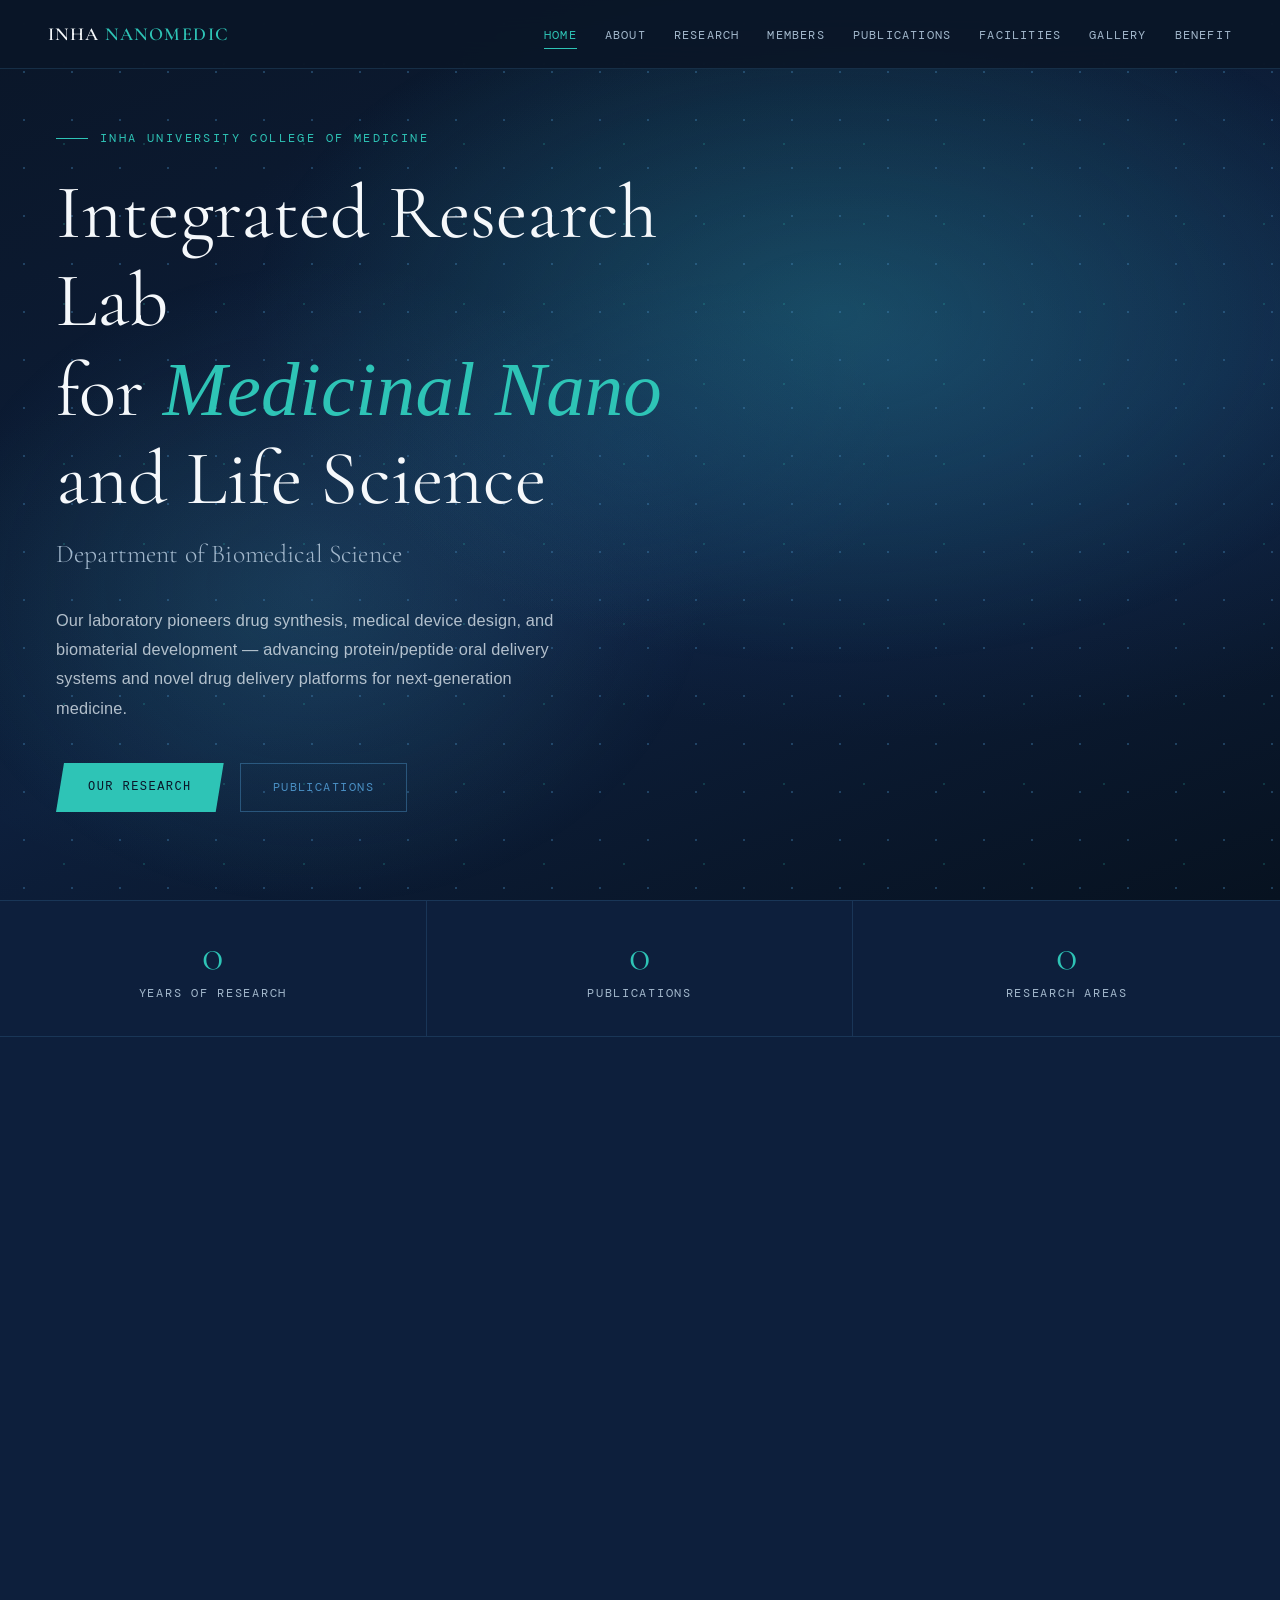
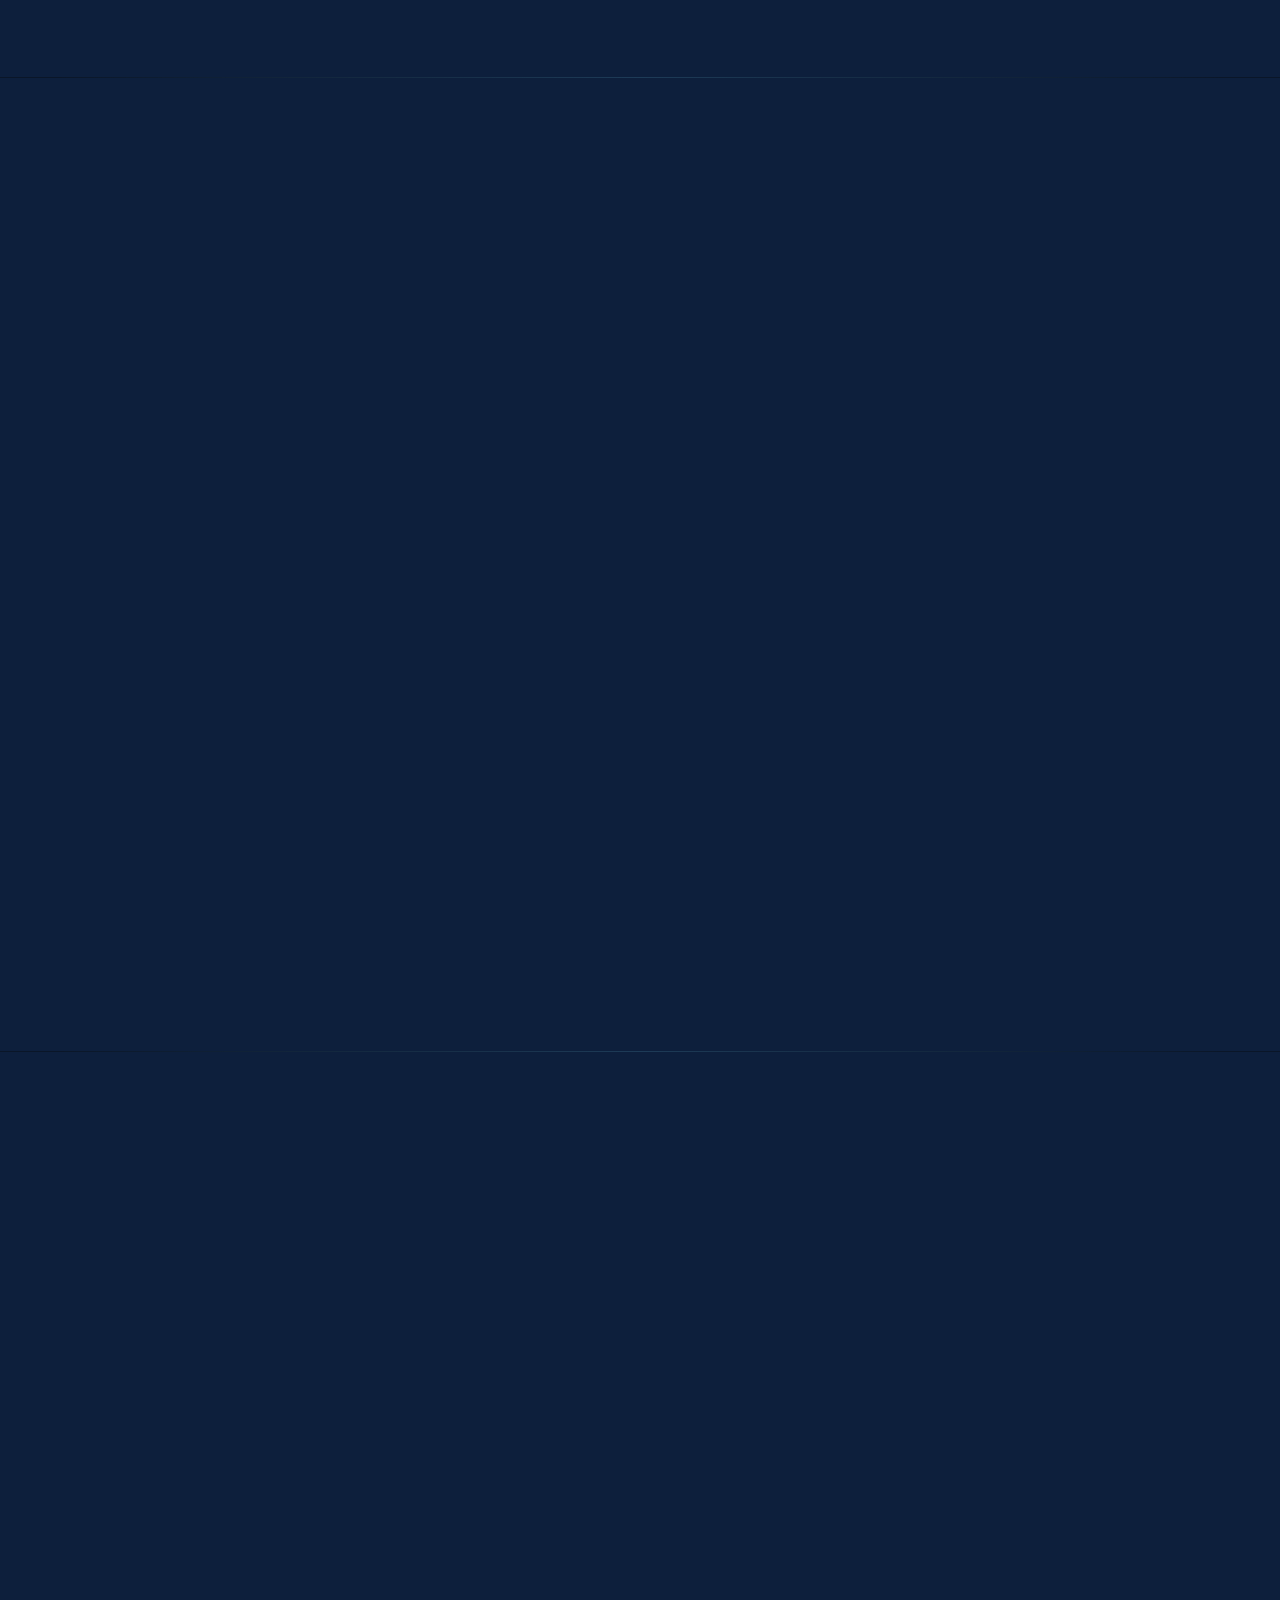
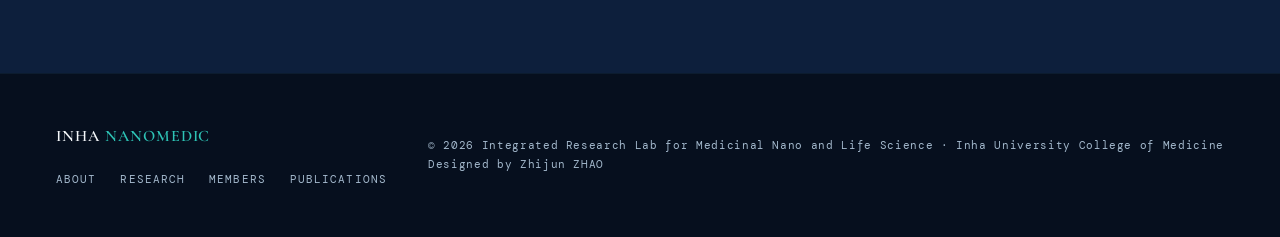
==== commit 51d99f1e: "Comment out News nav link on all 9 pages (page kept for future use)" ====
--- a/index.html
+++ b/index.html
@@ -28,7 +28,7 @@
       <li><a href="lab-facilities.html">Facilities</a></li>
       <li><a href="lab-activities.html">Gallery</a></li>
       <li><a href="benefit.html">Benefit</a></li>
-      <li><a href="news-notice.html">News</a></li>
+      <!-- <li><a href="news-notice.html">News</a></li> -->
     </ul>
   </nav>
 
--- a/css/style.css
+++ b/css/style.css
@@ -353,20 +353,22 @@
   flex-direction: column;
 }
 
-/* White container for research images (images have white backgrounds) */
+/* Card number — inline above title */
+.card-num {
+  font-family: 'Cormorant Garamond', serif; font-size: 3.2rem;
+  font-weight: 300; color: rgba(46,196,182,0.25);
+  line-height: 1; margin: 0 0 16px;
+  padding: 36px 36px 0;
+}
+
+/* Research image — at bottom of card, white container */
 .card-img {
   width: 100%;
   display: block;
-  border-radius: 4px 4px 0 0;
+  border-radius: 0 0 4px 4px;
   background: #ffffff;
-  padding: 12px;
-}
-
-.card-num {
-  font-family: 'Cormorant Garamond', serif; font-size: 3.5rem;
-  font-weight: 300; color: rgba(74,144,196,0.2);
-  line-height: 1; margin: 24px 0 16px;
-  padding-left: 36px;
+  padding: 16px;
+  margin-top: auto;
 }
 
 /* Card text content gets padding */
@@ -376,7 +378,7 @@
   padding-left: 36px;
   padding-right: 36px;
 }
-.card-tags { padding-bottom: 40px; }
+.card-tags { padding-bottom: 28px; }
 .card-title {
   font-family: 'Cormorant Garamond', serif; font-size: 1.35rem;
   font-weight: 400; margin-bottom: 12px; line-height: 1.3;
@@ -701,11 +703,9 @@
 .fac-grid {
   display: grid;
   grid-template-columns: repeat(3, 1fr);
-  gap: 2px;
+  gap: 16px;
   max-width: 1280px;
   margin: 0 auto 40px;
-  background: rgba(74,144,196,0.15);
-  border: 1px solid rgba(74,144,196,0.15);
 }
 
 /* Individual equipment card */
@@ -717,6 +717,8 @@
   position: relative;
   overflow: hidden;
   transition: background 0.3s;
+  border: 1px solid rgba(74,144,196,0.12);
+  border-radius: 4px;
 }
 .fac-item:hover {
   background: #0c1a30;
@@ -975,6 +977,50 @@
   width: 6px; height: 1px; background: var(--teal);
 }
 
+/* ── GALLERY — flex rows, aspect-ratio-proportional ── */
+.gallery-mosaic {
+  max-width: 1200px;
+  margin-top: 56px;
+  display: flex;
+  flex-direction: column;
+  gap: 8px;
+}
+.gallery-row {
+  display: flex;
+  gap: 8px;
+}
+.gallery-cell {
+  position: relative;
+  overflow: hidden;
+  border-radius: 3px;
+  line-height: 0;
+}
+.gallery-cell img {
+  width: 100%;
+  height: auto;
+  display: block;
+  border-radius: 3px;
+  filter: saturate(0.9) brightness(0.88);
+  transition: filter 0.6s ease, transform 0.8s cubic-bezier(0.25, 0, 0.15, 1);
+}
+.gallery-cell:hover img {
+  filter: saturate(1.08) brightness(1.02);
+  transform: scale(1.04);
+}
+.gallery-cell::after {
+  content: '';
+  position: absolute;
+  bottom: 0; left: 0;
+  width: 100%;
+  height: 2px;
+  background: linear-gradient(90deg, var(--teal), var(--accent));
+  transform: scaleX(0);
+  transform-origin: left;
+  transition: transform 0.4s ease;
+  z-index: 2;
+}
+.gallery-cell:hover::after { transform: scaleX(1); }
+
 /* ── ACCESSIBILITY ── */
 @media (prefers-reduced-motion: reduce) {
   .hero-dots, .page-hero-dots { animation: none; }
@@ -1003,6 +1049,8 @@
   .stats-bar { grid-template-columns: repeat(2, 1fr); }
 
 
+  /* Gallery: unchanged on tablet — flex rows handle it */
+
   /* Tablet: make publication table more compact */
   .patent-table td { padding: 14px 12px; font-size: 0.84rem; }
   .patent-table td:first-child { font-size: 0.86rem; }
@@ -1017,6 +1065,13 @@
 /* ── PHONE LANDSCAPE / SMALL TABLET ── */
 @media (max-width: 768px) {
   :root { --nav-height: 52px; }
+
+  /* Gallery: single column on mobile */
+  .gallery-row { flex-direction: column; }
+  .gallery-cell { flex: none !important; }
+  .gallery-cell img { filter: none; }
+  .gallery-cell:hover img { transform: none; }
+
   /* Nav — touch-friendly hamburger */
   nav { padding: 14px 20px; }
   nav.scrolled { padding: 10px 20px; }
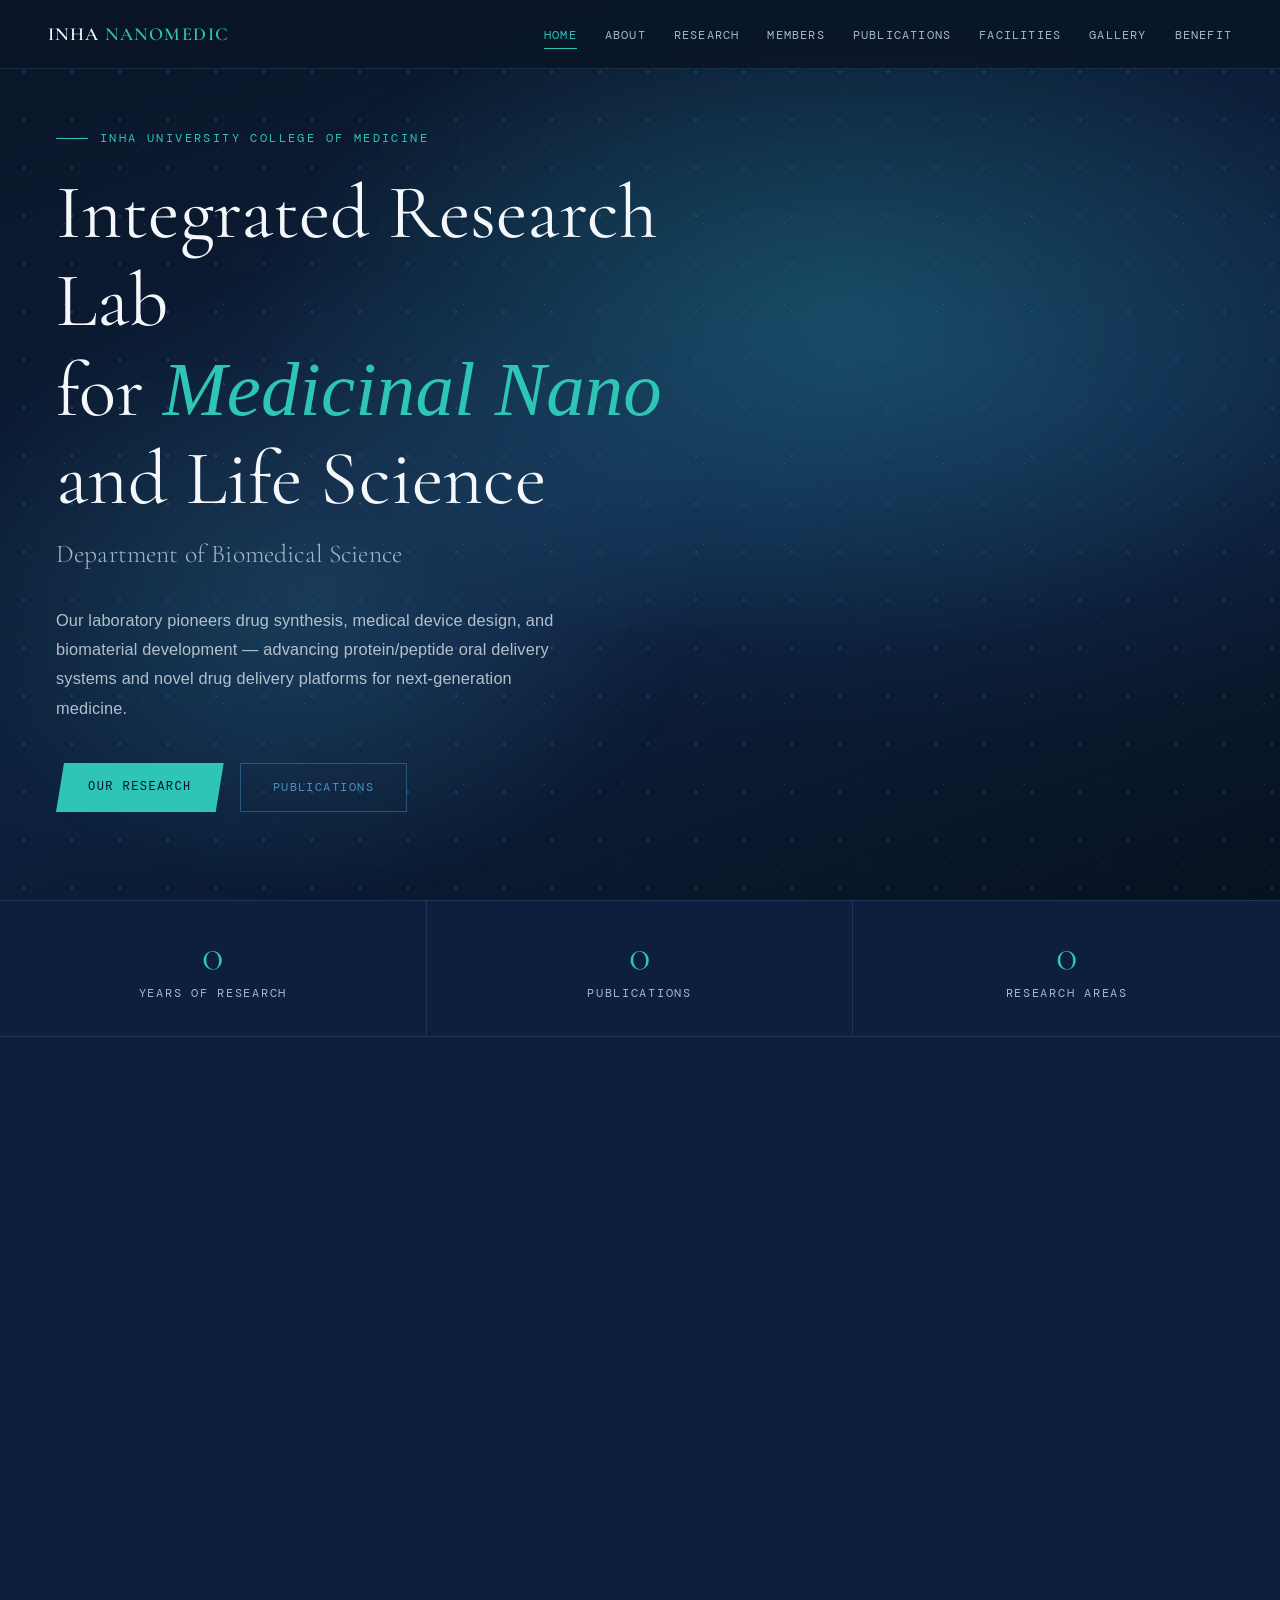
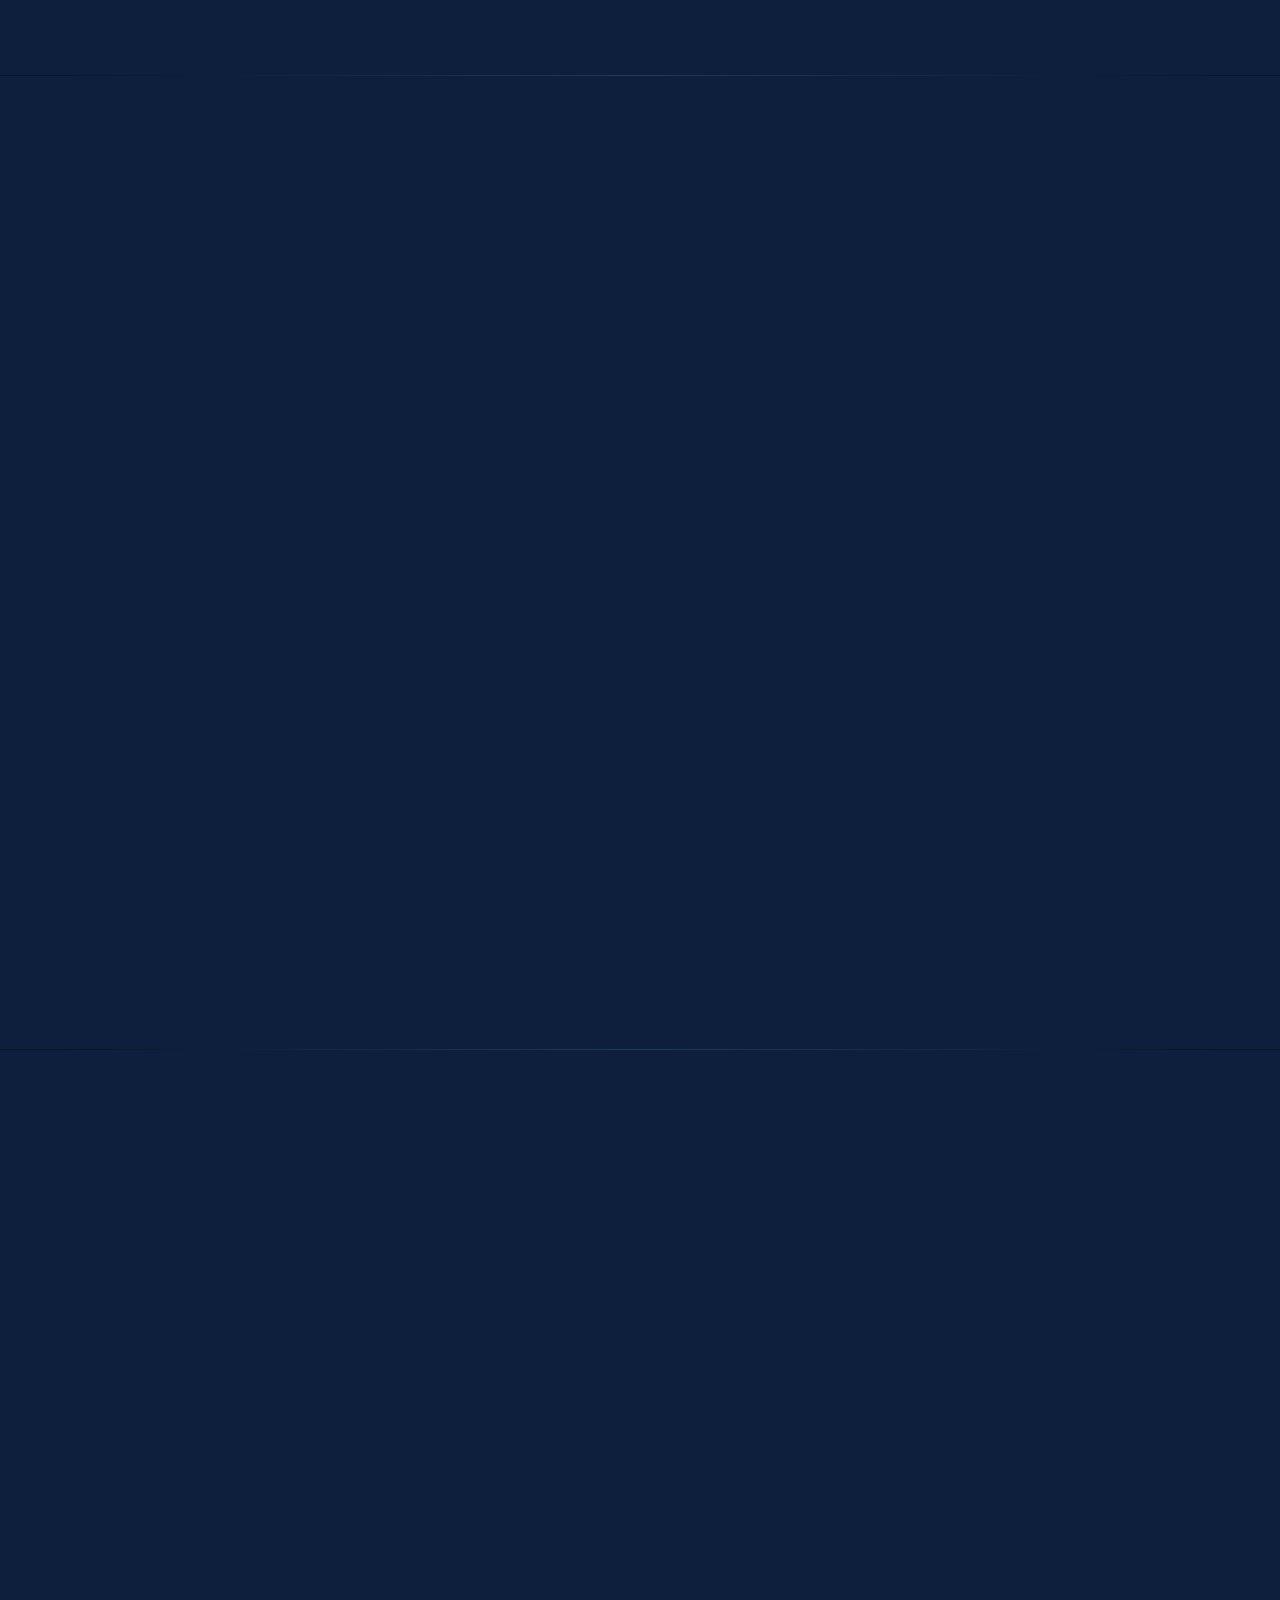
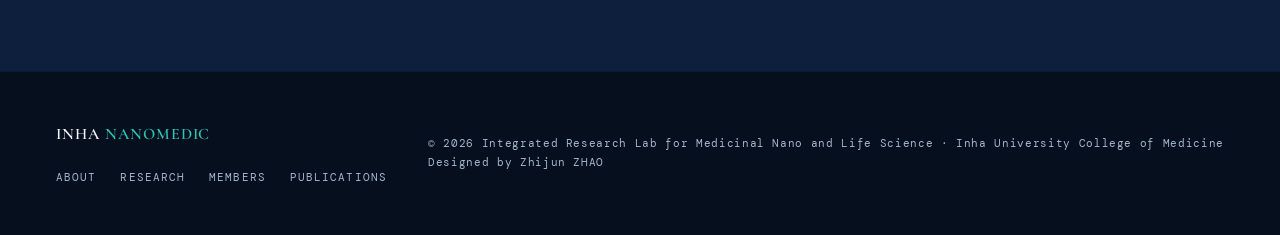
==== commit 66906528: "Apply 5 quick fixes from design audit 1. Remove duplicate publication "Dopa-Empowered Schiff Base"  " ====
--- a/index.html
+++ b/index.html
@@ -59,7 +59,7 @@
       <div class="stat-label">Years of Research</div>
     </div>
     <div class="stat-item">
-      <div class="stat-number" data-count="97" data-suffix="">0</div>
+      <div class="stat-number" data-count="96" data-suffix="">0</div>
       <div class="stat-label">Publications</div>
     </div>
     <div class="stat-item">
@@ -76,7 +76,7 @@
     <h2 class="section-title fade-in">Healthy Research<br>for <em>Your Health</em></h2>
 
     <div class="fade-in" style="max-width: 800px;">
-      <div style="border: 2px solid rgba(231, 76, 60, 0.55); background: rgba(231, 76, 60, 0.04); padding: 36px 44px; border-radius: 4px; font-family: 'Cormorant Garamond', serif; font-size: 1.35rem; line-height: 1.7; color: var(--white);">
+      <div style="border: 1px solid rgba(46, 196, 182, 0.4); background: rgba(46, 196, 182, 0.04); padding: 36px 44px; border-radius: 4px; font-family: 'Cormorant Garamond', serif; font-size: 1.35rem; line-height: 1.7; color: var(--white);">
         지상과 우주 환경 모두에서 질병을 정밀 타게팅하고 세포 기능을 재설계하는 혁신적 <strong>고분자 약물전달 플랫폼</strong> 및 <strong>차세대 스마트 의료기기</strong> 개발
       </div>
       <a href="about.html" class="btn-outline" style="margin-top: 28px;">Learn More</a>
--- a/css/style.css
+++ b/css/style.css
@@ -366,7 +366,7 @@
   width: 100%;
   display: block;
   border-radius: 0 0 4px 4px;
-  background: #ffffff;
+  background: #e8eef5;
   padding: 16px;
   margin-top: auto;
 }
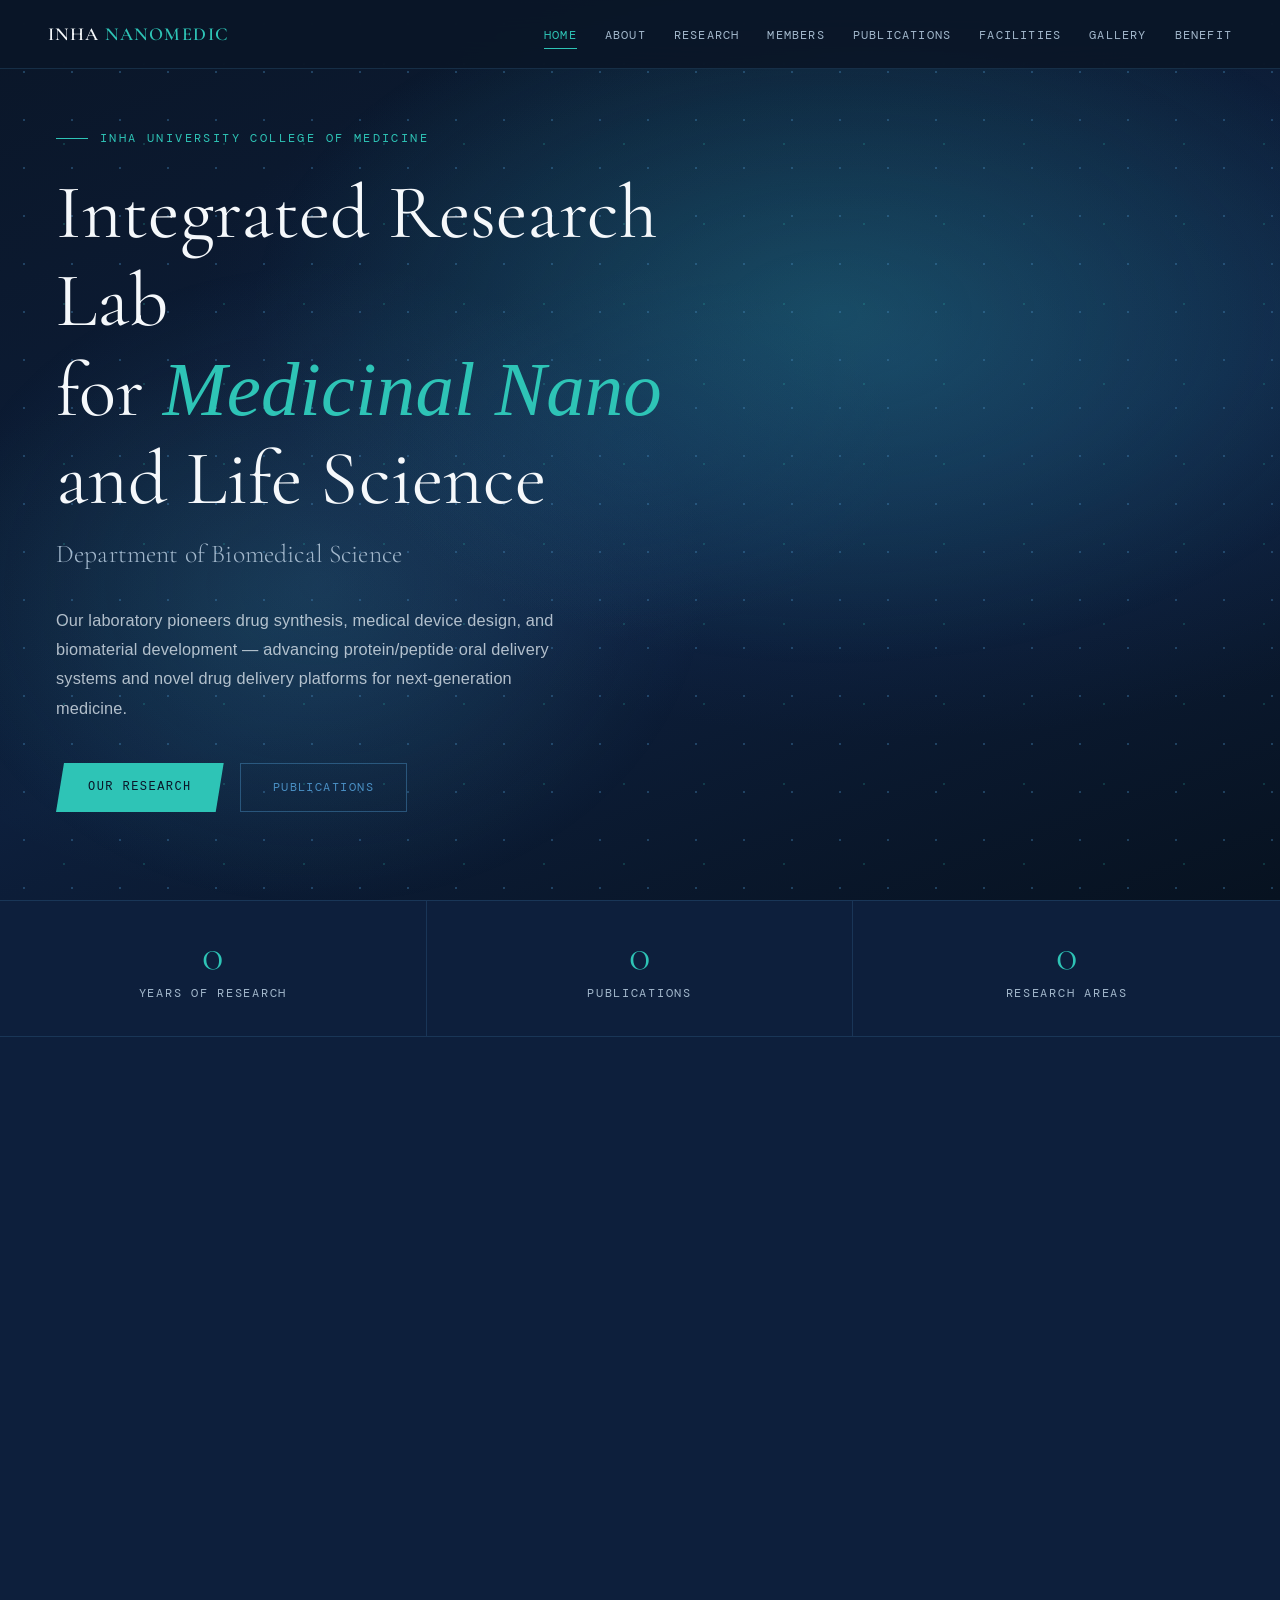
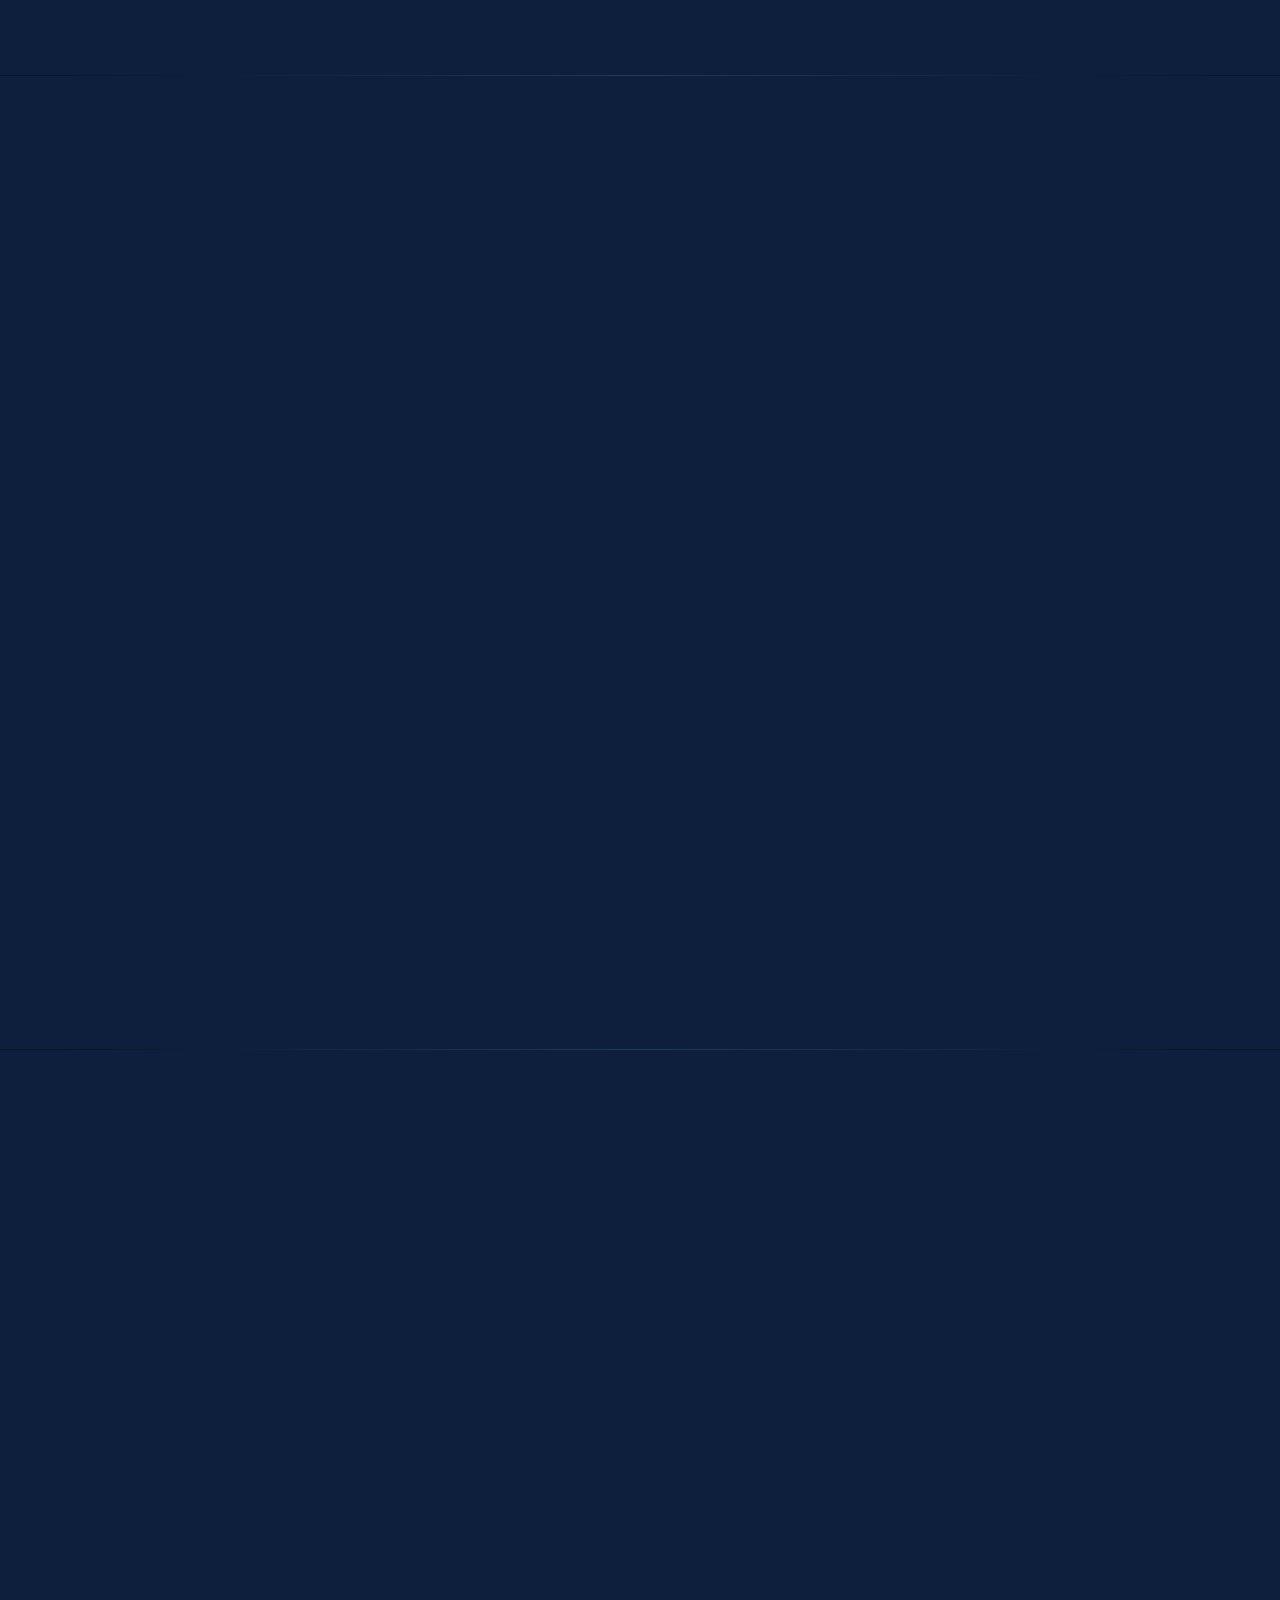
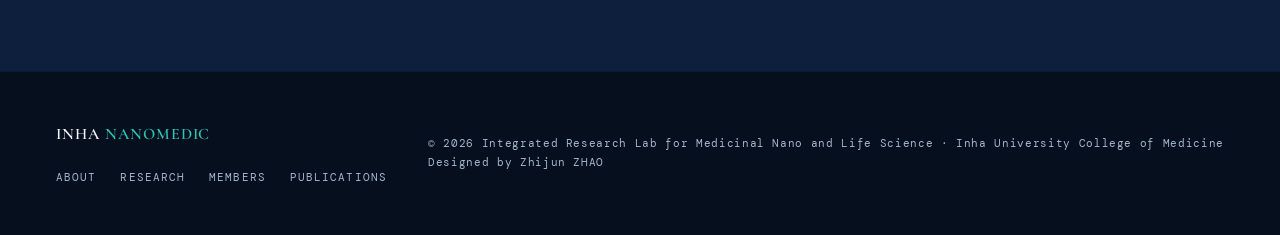
==== commit 374b9e9a: "chore: add new publications from Google Scholar" ====
--- a/index.html
+++ b/index.html
@@ -59,7 +59,7 @@
       <div class="stat-label">Years of Research</div>
     </div>
     <div class="stat-item">
-      <div class="stat-number" data-count="96" data-suffix="">0</div>
+      <div class="stat-number" data-count="97" data-suffix="">0</div>
       <div class="stat-label">Publications</div>
     </div>
     <div class="stat-item">
